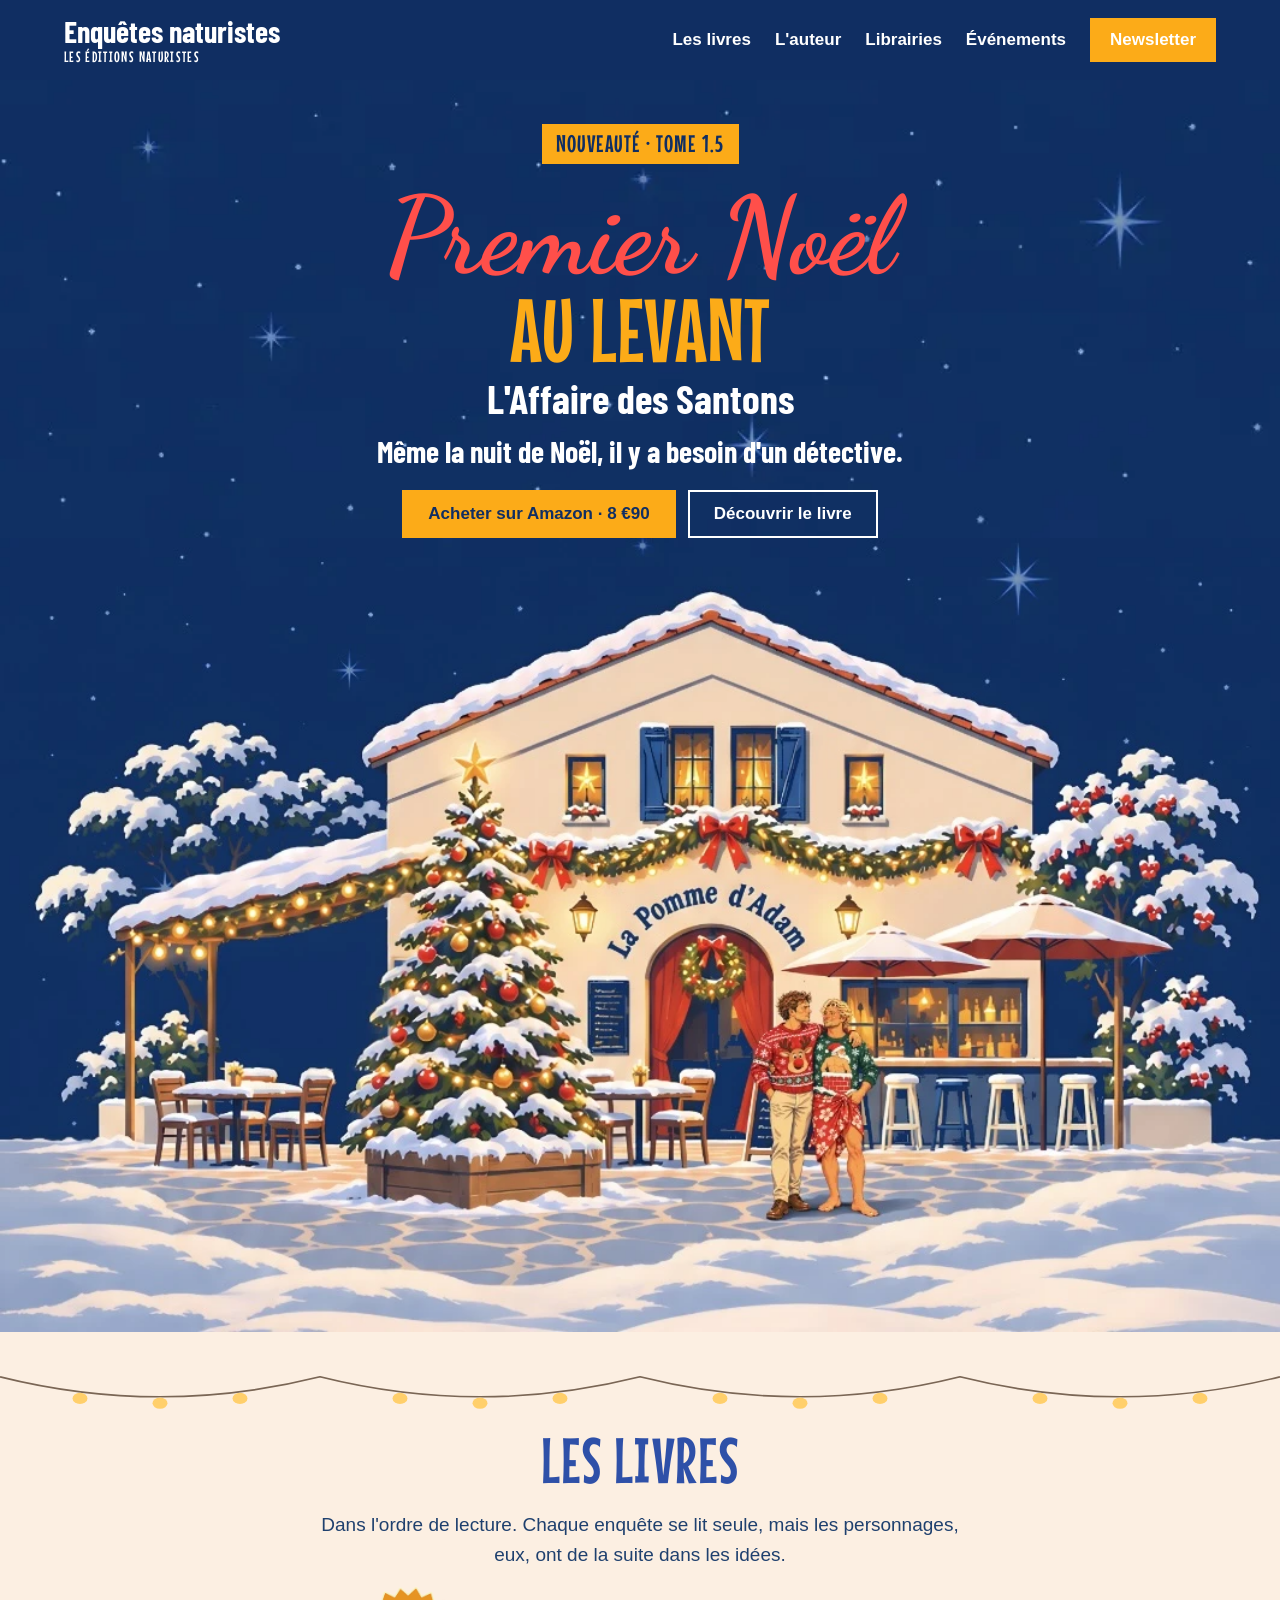
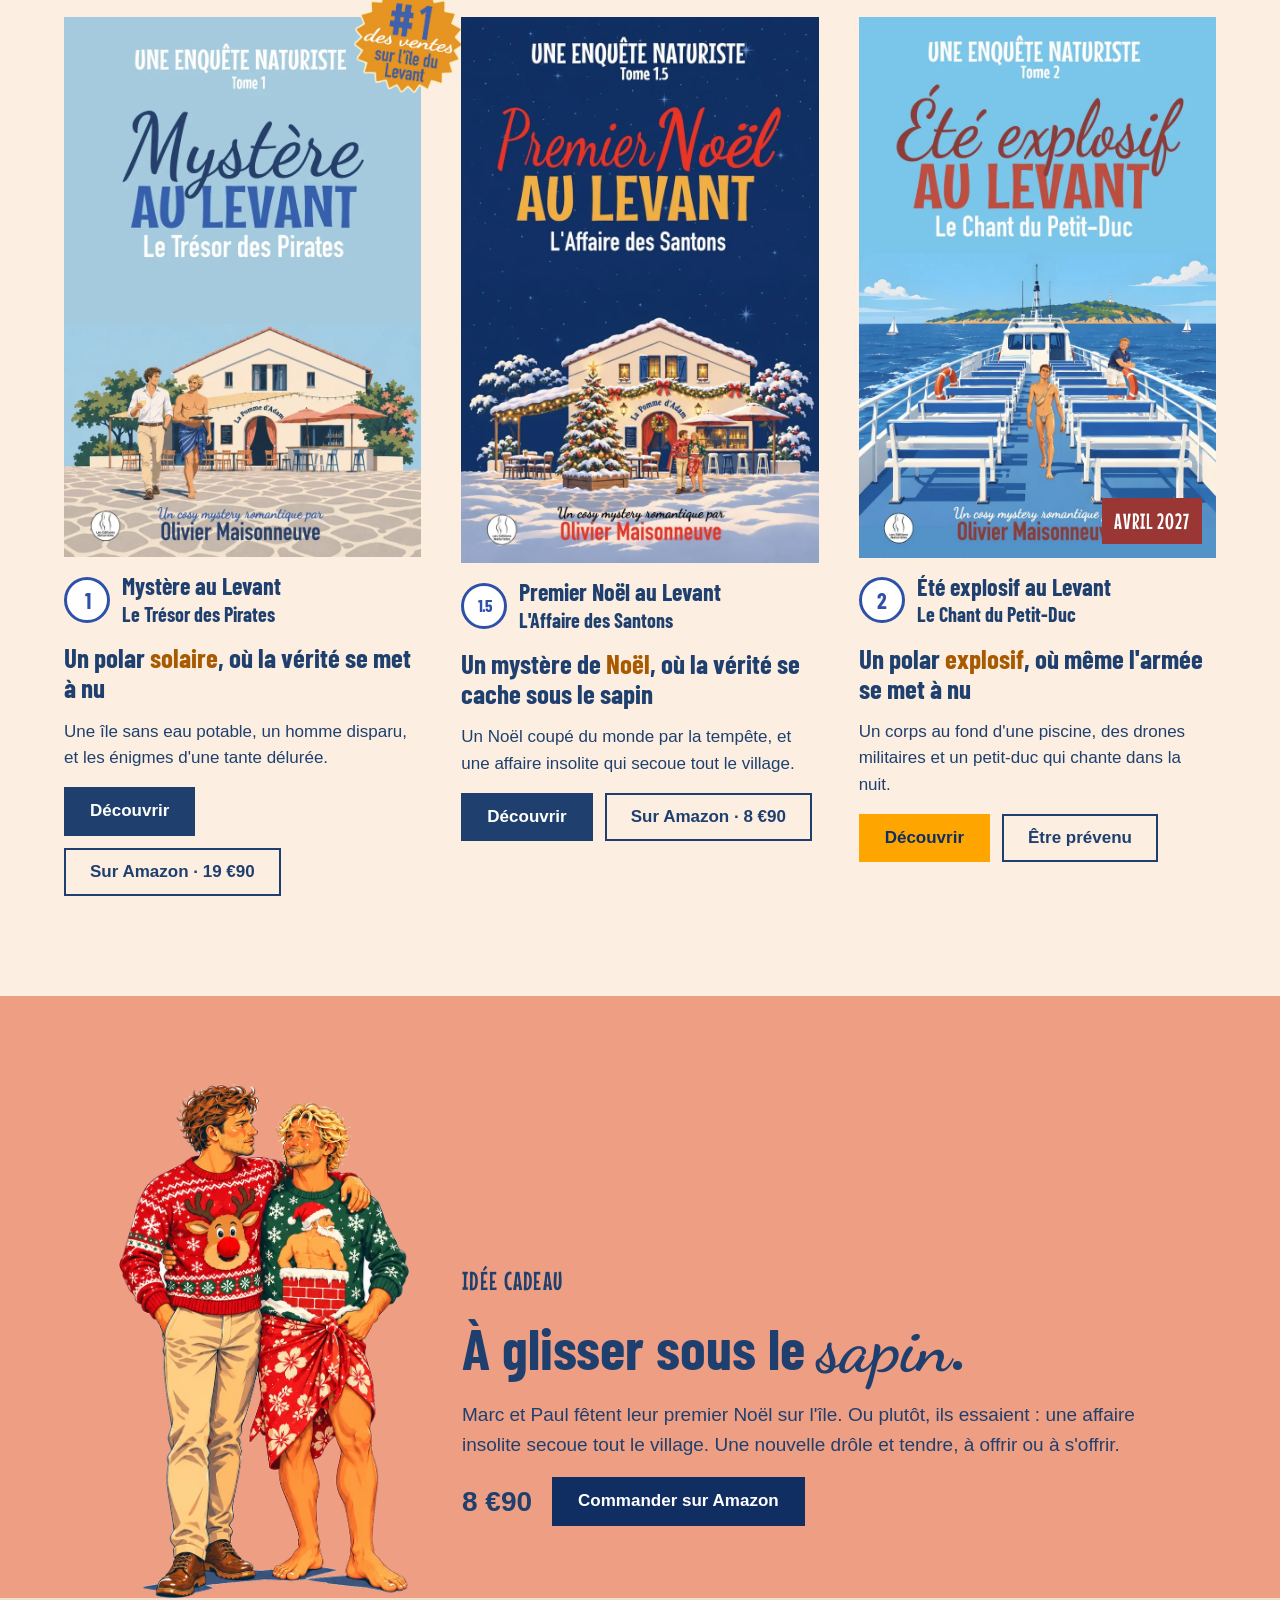
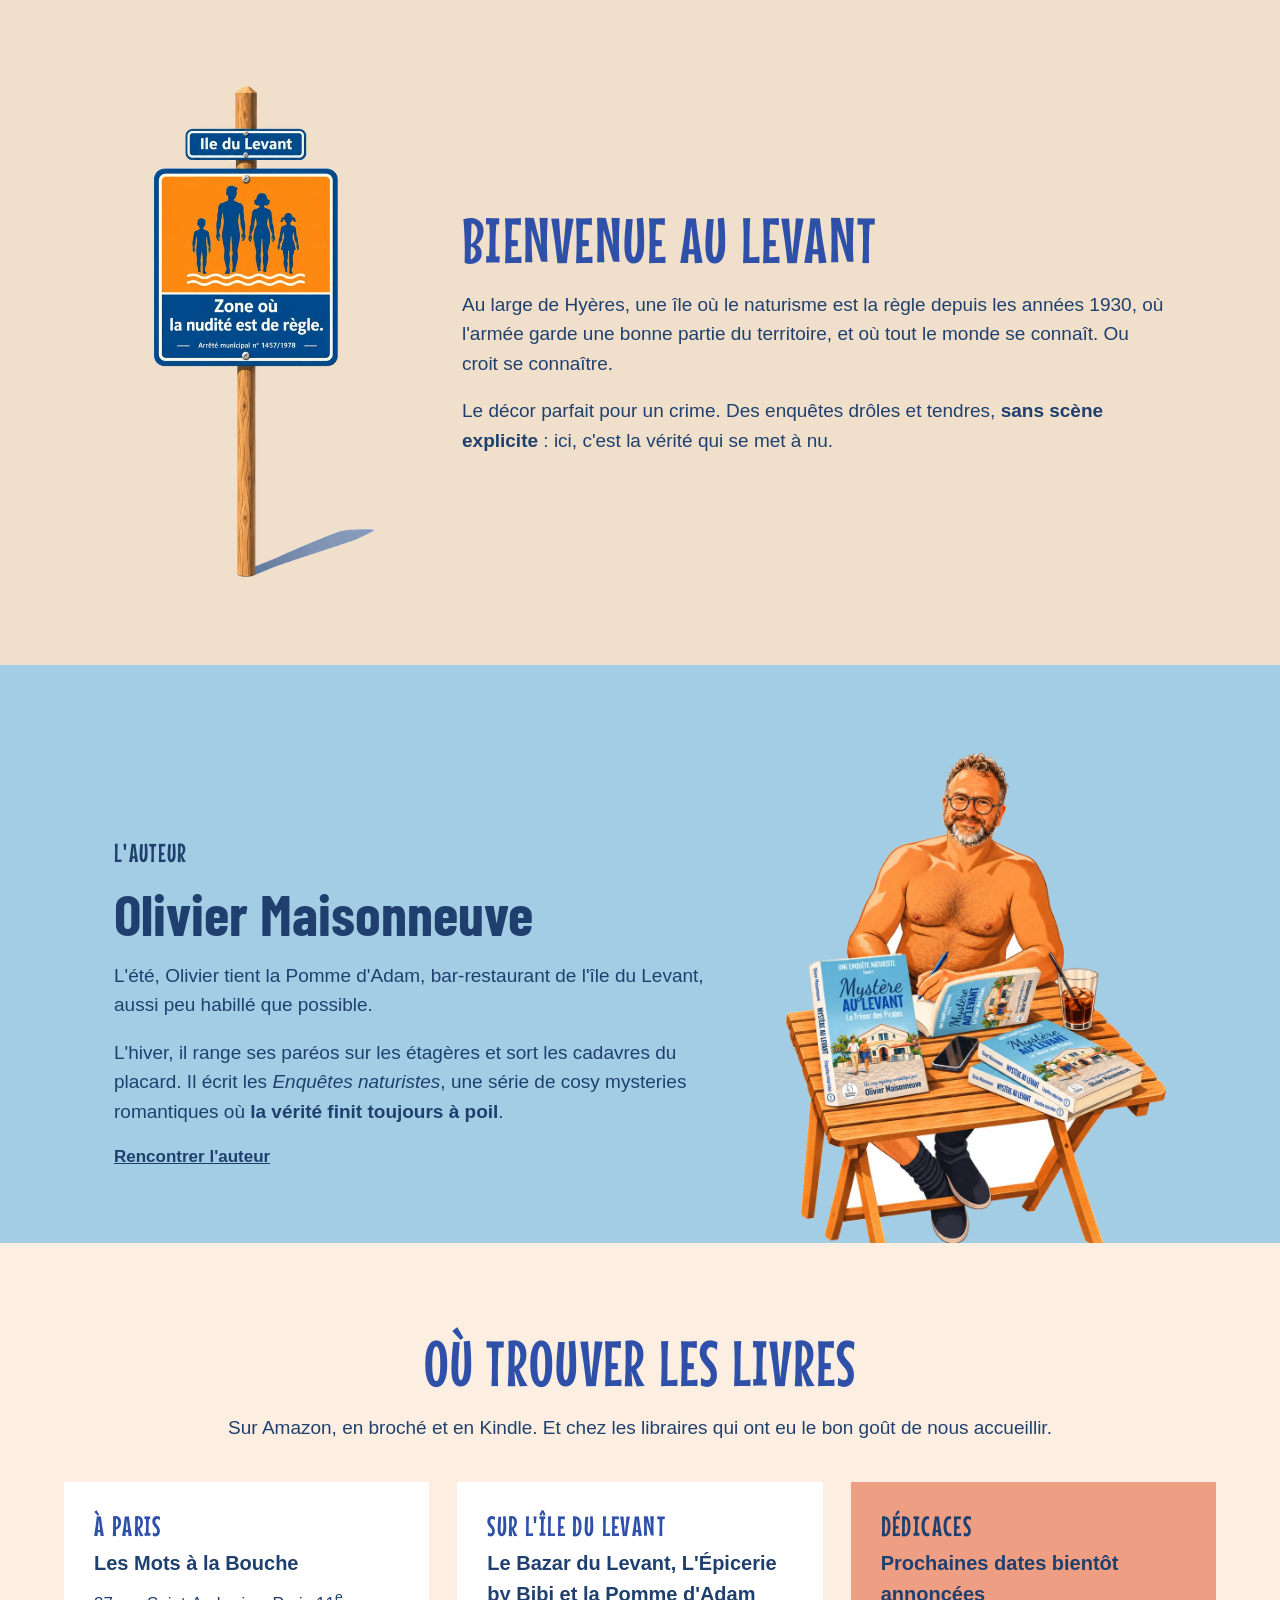
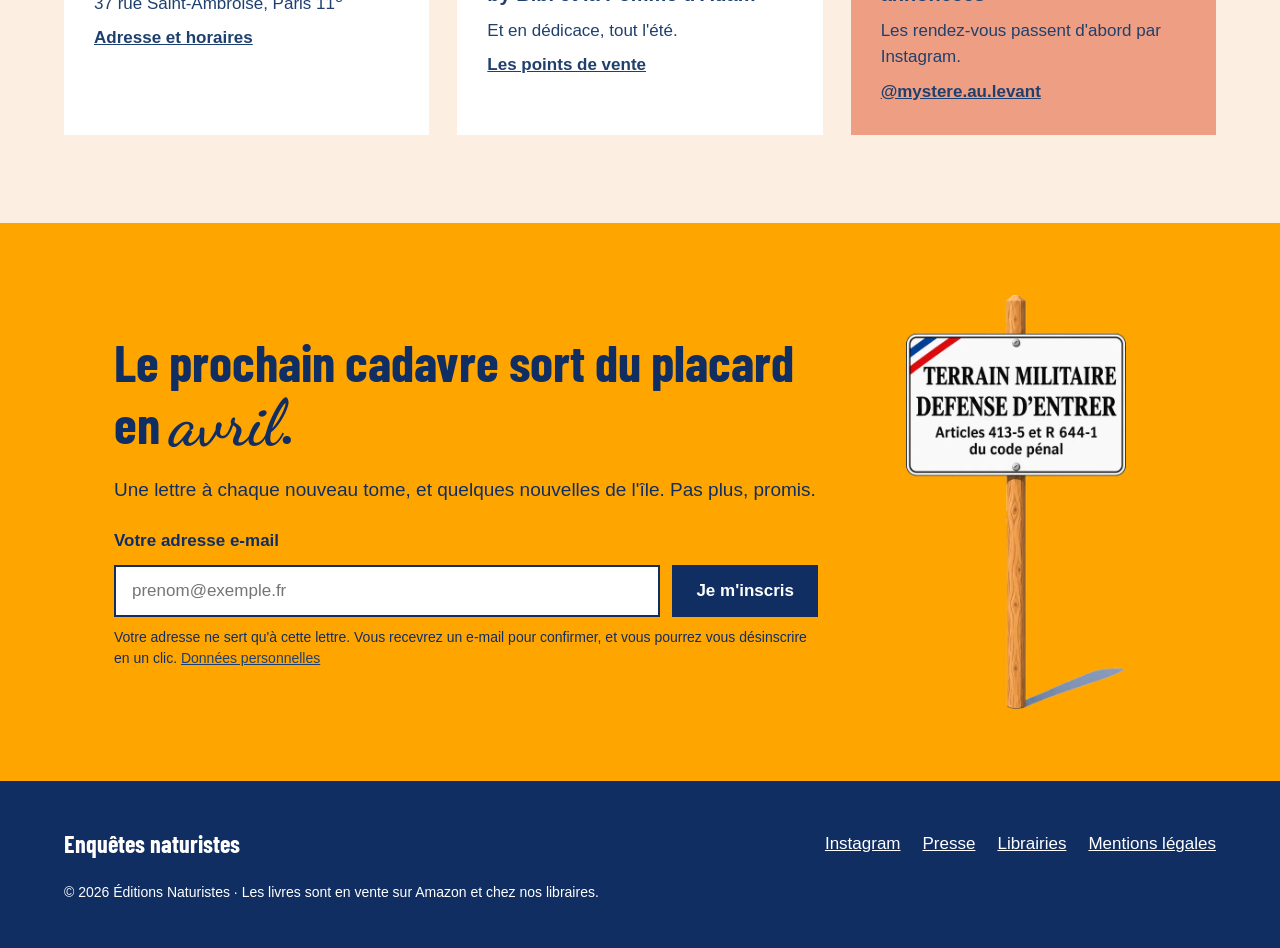
==== index.html @ 00d3eb93 "Première version du site enquetesnaturistes.fr Accueil (une : tome 1.5), pages des trois tomes avec " ====
<!doctype html>
<html lang="fr">
<head>
<meta charset="utf-8">
<meta name="viewport" content="width=device-width, initial-scale=1">
<title>Enquêtes naturistes · Des cosy mysteries romantiques sur l&#x27;île du Levant</title>
<meta name="description" content="Les Enquêtes naturistes d&#x27;Olivier Maisonneuve : des cosy mysteries romantiques, drôles et solaires sur l&#x27;île du Levant. Nouveauté : Premier Noël au Levant.">
<link rel="canonical" href="https://enquetesnaturistes.fr/">
<meta property="og:type" content="website">
<meta property="og:locale" content="fr_FR">
<meta property="og:site_name" content="Enquêtes naturistes">
<meta property="og:title" content="Enquêtes naturistes · Des cosy mysteries romantiques sur l&#x27;île du Levant">
<meta property="og:description" content="Les Enquêtes naturistes d&#x27;Olivier Maisonneuve : des cosy mysteries romantiques, drôles et solaires sur l&#x27;île du Levant. Nouveauté : Premier Noël au Levant.">
<meta property="og:url" content="https://enquetesnaturistes.fr/">
<meta property="og:image" content="https://enquetesnaturistes.fr/img/og-enquetes-naturistes.jpg">
<meta name="twitter:card" content="summary_large_image">
<link rel="icon" href="/favicon.svg" type="image/svg+xml">
<link rel="preload" href="/fonts/barlow-condensed-latin-700-normal.woff2" as="font" type="font/woff2" crossorigin>
<link rel="stylesheet" href="/css/style.css">
<link rel="preload" href="/img/t15-ciel.webp" as="image">
<script type="application/ld+json">{"@context": "https://schema.org", "@type": "WebSite", "name": "Enquêtes naturistes", "url": "https://enquetesnaturistes.fr/", "publisher": {"@type": "Organization", "name": "Éditions Naturistes"}}</script>
</head>
<body>
<a class="skip" href="#contenu">Aller au contenu</a>
<header class="site-header">
<div class="wrap">
<a class="brand" href="/"><span class="brand-name">Enquêtes naturistes</span><span class="brand-sub">LES ÉDITIONS NATURISTES</span></a>
<nav class="nav" aria-label="Navigation principale">
<a href="/#livres">Les livres</a>
<a href="/auteur">L'auteur</a>
<a href="/librairies">Librairies</a>
<a href="/evenements">Événements</a>
<a class="btn btn-jaune" href="#newsletter">Newsletter</a>
</nav>
</div>
</header>
<main id="contenu">
<section class="une">
<div class="wrap">
<p class="badge">NOUVEAUTÉ · TOME 1.5</p>
<h1 class="titre-bloc" style="margin-top:8px">
<span class="t-script" style="color:#ff4f4a">Premier Noël</span>
<span class="t-caps" style="color:#fcab18">AU LEVANT</span>
<span class="t-sous">L'Affaire des Santons</span>
</h1>
<p class="tagline">Même la nuit de Noël, il y a besoin d'un détective.</p>
<div class="btns">
<a class="btn btn-jaune" href="https://www.amazon.fr/s?k=Premier+No%C3%ABl+au+Levant+Maisonneuve" rel="noopener">Acheter sur Amazon · 8 €90</a>
<a class="btn btn-ligne-blanc" href="/premier-noel-au-levant">Découvrir le livre</a>
</div>
</div>
<img class="scene" src="/img/t15-scene.webp" width="1064" height="660" alt="La Pomme d'Adam sous la neige, illuminée pour Noël, avec Marc et Paul devant la terrasse" fetchpriority="high">
</section>

<section class="livres bande-creme" id="livres">
<svg class="guirlande" viewBox="0 0 1200 70" preserveAspectRatio="none" aria-hidden="true">
<path d="M0 6 Q150 56 300 6 Q450 56 600 6 Q750 56 900 6 Q1050 56 1200 6" fill="none" stroke="#7a6655" stroke-width="2"/>
<g fill="#ffcf6b"><circle cx="75" cy="33" r="7"/><circle cx="150" cy="39" r="7"/><circle cx="225" cy="33" r="7"/><circle cx="375" cy="33" r="7"/><circle cx="450" cy="39" r="7"/><circle cx="525" cy="33" r="7"/><circle cx="675" cy="33" r="7"/><circle cx="750" cy="39" r="7"/><circle cx="825" cy="33" r="7"/><circle cx="975" cy="33" r="7"/><circle cx="1050" cy="39" r="7"/><circle cx="1125" cy="33" r="7"/></g>
</svg>
<div class="wrap">
<div class="stack center">
<h2 class="section-title">LES LIVRES</h2>
<p class="lead" style="max-width:640px">Dans l'ordre de lecture. Chaque enquête se lit seule, mais les personnages, eux, ont de la suite dans les idées.</p>
</div>
<div class="livres-grille">
<article class="carte-livre">
<a class="couv" href="/mystere-au-levant"><img class="cover" src="/img/couv-t1.webp" width="800" height="1209" alt="Couverture de Mystère au Levant, tome 1 : Le Trésor des Pirates" loading="lazy"><img class="macaron" src="/img/macaron.webp" width="519" height="500" alt="Numéro 1 des ventes sur l'île du Levant"></a>
<div class="tome-line"><span class="pastille" aria-hidden="true">1</span><h3>Mystère au Levant<br><span style="font-size:20px">Le Trésor des Pirates</span></h3></div>
<p class="accroche">Un polar <span class="accent">solaire</span>, où la vérité se met à nu</p>
<p>Une île sans eau potable, un homme disparu, et les énigmes d&#x27;une tante délurée.</p>
<div class="btns"><a class="btn btn-marine" href="/mystere-au-levant">Découvrir</a>
<a class="btn btn-ligne" href="https://www.amazon.fr/dp/B0GKBFGXKV" rel="noopener">Sur Amazon · 19 €90</a></div>
</article><article class="carte-livre">
<a class="couv" href="/premier-noel-au-levant"><img class="cover" src="/img/couv-t15.webp" width="800" height="1222" alt="Couverture de Premier Noël au Levant, tome 1.5 : L&#x27;Affaire des Santons" loading="lazy"></a>
<div class="tome-line"><span class="pastille small-text" aria-hidden="true">1.5</span><h3>Premier Noël au Levant<br><span style="font-size:20px">L&#x27;Affaire des Santons</span></h3></div>
<p class="accroche">Un mystère de <span class="accent">Noël</span>, où la vérité se cache sous le sapin</p>
<p>Un Noël coupé du monde par la tempête, et une affaire insolite qui secoue tout le village.</p>
<div class="btns"><a class="btn btn-marine" href="/premier-noel-au-levant">Découvrir</a>
<a class="btn btn-ligne" href="https://www.amazon.fr/s?k=Premier+No%C3%ABl+au+Levant+Maisonneuve" rel="noopener">Sur Amazon · 8 €90</a></div>
</article><article class="carte-livre">
<a class="couv" href="/ete-explosif-au-levant"><img class="cover" src="/img/couv-t2.webp" width="800" height="1210" alt="Couverture de Été explosif au Levant, tome 2 : Le Chant du Petit-Duc" loading="lazy"><span class="etiquette">AVRIL 2027</span></a>
<div class="tome-line"><span class="pastille" aria-hidden="true">2</span><h3>Été explosif au Levant<br><span style="font-size:20px">Le Chant du Petit-Duc</span></h3></div>
<p class="accroche">Un polar <span class="accent">explosif</span>, où même l'armée se met à nu</p>
<p>Un corps au fond d&#x27;une piscine, des drones militaires et un petit-duc qui chante dans la nuit.</p>
<div class="btns"><a class="btn btn-orange" href="/ete-explosif-au-levant">Découvrir</a>
<a class="btn btn-ligne" href="#newsletter">Être prévenu</a></div>
</article>
</div>
</div>
</section>

<section class="bande bande-terracotta bas-0">
<div class="wrap narrow duo bas">
<div class="visuel pied"><img src="/img/duo.webp" width="621" height="1100" alt="Marc et Paul en pulls de Noël, Paul en paréo" loading="lazy" style="max-width:290px"></div>
<div class="texte pied stack">
<p class="eyebrow">IDÉE CADEAU</p>
<h2 class="grand-titre">À glisser sous le <span class="script">sapin</span>.</h2>
<p class="lead">Marc et Paul fêtent leur premier Noël sur l'île. Ou plutôt, ils essaient : une affaire insolite secoue tout le village. Une nouvelle drôle et tendre, à offrir ou à s'offrir.</p>
<div class="prix-ligne"><span class="prix-gros">8 €90</span><a class="btn btn-nuit" href="https://www.amazon.fr/s?k=Premier+No%C3%ABl+au+Levant+Maisonneuve" rel="noopener">Commander sur Amazon</a></div>
</div>
</div>
</section>

<section class="bande bande-pave">
<div class="wrap narrow duo">
<div class="visuel"><img src="/img/panneau-nudite.webp" width="403" height="900" alt="Panneau illustré : Île du Levant, zone où la nudité est de règle" loading="lazy" style="max-width:220px"></div>
<div class="texte stack">
<h2 class="section-title">BIENVENUE AU LEVANT</h2>
<p class="lead">Au large de Hyères, une île où le naturisme est la règle depuis les années 1930, où l'armée garde une bonne partie du territoire, et où tout le monde se connaît. Ou croit se connaître.</p>
<p class="lead">Le décor parfait pour un crime. Des enquêtes drôles et tendres, <strong>sans scène explicite</strong> : ici, c'est la vérité qui se met à nu.</p>
</div>
</div>
</section>

<section class="bande bande-ciel bas-0" id="auteur">
<div class="wrap narrow duo bas">
<div class="texte pied stack">
<p class="eyebrow">L'AUTEUR</p>
<h2 class="grand-titre">Olivier Maisonneuve</h2>
<p class="lead">L'été, Olivier tient la Pomme d'Adam, bar-restaurant de l'île du Levant, aussi peu habillé que possible.</p>
<p class="lead">L'hiver, il range ses paréos sur les étagères et sort les cadavres du placard. Il écrit les <em>Enquêtes naturistes</em>, une série de cosy mysteries romantiques où <strong>la vérité finit toujours à poil</strong>.</p>
<p><a href="/auteur"><strong>Rencontrer l'auteur</strong></a></p>
</div>
<div class="visuel pied" style="flex-basis:380px"><img src="/img/auteur-dedicace.webp" width="854" height="1100" alt="Illustration : Olivier Maisonneuve en séance de dédicace" loading="lazy" style="max-width:380px"></div>
</div>
</section>

<section class="bande bande-creme" id="librairies">
<div class="wrap">
<div class="stack center">
<h2 class="section-title">OÙ TROUVER LES LIVRES</h2>
<p class="lead">Sur Amazon, en broché et en Kindle. Et chez les libraires qui ont eu le bon goût de nous accueillir.</p>
</div>
<div class="cartes">
<div class="carte"><p class="eyebrow">À PARIS</p><h3>Les Mots à la Bouche</h3><p>37 rue Saint-Ambroise, Paris 11<sup>e</sup></p><a href="/librairies"><strong>Adresse et horaires</strong></a></div>
<div class="carte"><p class="eyebrow">SUR L'ÎLE DU LEVANT</p><h3>Le Bazar du Levant, L'Épicerie by Bibi et la Pomme d'Adam</h3><p>Et en dédicace, tout l'été.</p><a href="/librairies"><strong>Les points de vente</strong></a></div>
<div class="carte terracotta" id="evenements"><p class="eyebrow">DÉDICACES</p><h3>Prochaines dates bientôt annoncées</h3><p>Les rendez-vous passent d'abord par Instagram.</p><a href="https://www.instagram.com/mystere.au.levant/" rel="noopener"><strong>@mystere.au.levant</strong></a></div>
</div>
</div>
</section>
</main>
<section class="newsletter" id="newsletter">
<div class="wrap narrow duo">
<div class="texte stack">
<h2>Le prochain cadavre sort du placard en <span class="script">avril</span>.</h2>
<p class="lead">Une lettre à chaque nouveau tome, et quelques nouvelles de l'île. Pas plus, promis.</p>
<!-- BREVO : remplacer action="" par l'adresse du formulaire Brevo (voir README) -->
<form class="form-nl" action="" method="post">
<label for="email-nl">Votre adresse e-mail</label>
<div class="champ">
<input id="email-nl" name="EMAIL" type="email" autocomplete="email" required placeholder="prenom@exemple.fr">
<button class="btn btn-nuit" type="submit">Je m'inscris</button>
</div>
<p class="petit">Votre adresse ne sert qu'à cette lettre. Vous recevrez un e-mail pour confirmer, et vous pourrez vous désinscrire en un clic. <a href="/mentions-legales#donnees">Données personnelles</a></p>
</form>
</div>
<div class="visuel">
<img src="/img/panneau-militaire.webp" width="478" height="900" alt="Panneau illustré « Terrain militaire, défense d'entrer », l'objet du tome 2" loading="lazy" style="max-width:220px">
</div>
</div>
</section>
<footer class="site-footer">
<div class="wrap">
<span class="condensed" style="font-size:24px">Enquêtes naturistes</span>
<nav aria-label="Liens du pied de page">
<a href="https://www.instagram.com/mystere.au.levant/">Instagram</a>
<a href="/presse">Presse</a>
<a href="/librairies">Librairies</a>
<a href="/mentions-legales">Mentions légales</a>
</nav>
<p class="copy">© 2026 Éditions Naturistes · Les livres sont en vente sur Amazon et chez nos libraires.</p>
</div>
</footer>
</body>
</html>
---- css/style.css ----
/* Enquêtes naturistes — feuille de style unique
   Couleurs et polices : charte « Enquêtes naturistes » (voir le projet Claude). */

@font-face{font-family:"Dancing Script";src:url(../fonts/dancing-script-latin-400-normal.woff2) format("woff2");font-weight:400;font-display:swap}
@font-face{font-family:"Dancing Script";src:url(../fonts/dancing-script-latin-700-normal.woff2) format("woff2");font-weight:700;font-display:swap}
@font-face{font-family:"Mouse Memoirs";src:url(../fonts/mouse-memoirs-latin-400-normal.woff2) format("woff2");font-weight:400;font-display:swap}
@font-face{font-family:"Barlow Condensed";src:url(../fonts/barlow-condensed-latin-700-normal.woff2) format("woff2");font-weight:700;font-display:swap}

:root{
  --serie-bleu:#2e50a8; --marine:#1f406e; --nuit:#102e62;
  --creme:#fcefe2; --pave:#f0dfcb; --terracotta:#ee9e83; --ciel:#a3cde4;
  --orange:#ffa500; --jaune:#fcab18; --accent-encre:#a85a00; --prix:#0161bf;
  --script:"Dancing Script",cursive;
  --display:"Mouse Memoirs","Barlow Condensed","Arial Narrow",sans-serif;
  --condensed:"Barlow Condensed","Arial Narrow",sans-serif;
  --text:Arial,"Helvetica Neue",Helvetica,sans-serif;
}
*{box-sizing:border-box}
html{scroll-behavior:smooth}
body{margin:0;font-family:var(--text);font-size:17px;line-height:1.55;color:var(--marine);background:var(--creme)}
img{max-width:100%;height:auto;display:block}
a{color:var(--marine)}a:hover{color:var(--serie-bleu)}
h1,h2,h3{margin:0;font-weight:400}
p{margin:0}
.wrap{max-width:1200px;margin:0 auto;padding:0 24px}
.narrow{max-width:1100px}
.stack{display:flex;flex-direction:column;gap:18px}
.center{text-align:center;align-items:center}
.skip{position:absolute;left:-9999px}.skip:focus{left:16px;top:16px;background:#fff;padding:8px;z-index:10}

/* Typo de série */
.script{font-family:var(--script);font-weight:700}
.display{font-family:var(--display);letter-spacing:.03em}
.condensed{font-family:var(--condensed);font-weight:700}
.section-title{font-family:var(--display);font-size:clamp(44px,6vw,64px);line-height:1;color:var(--serie-bleu);letter-spacing:.02em}
.eyebrow{font-family:var(--display);font-size:26px;letter-spacing:.05em;line-height:1}
.lead{font-size:19px}
.accent{color:var(--accent-encre)}

/* Boutons */
.btn{display:inline-flex;align-items:center;justify-content:center;min-height:48px;padding:12px 24px;font-weight:700;text-decoration:none;border:2px solid transparent;font-family:var(--text);font-size:17px;cursor:pointer;line-height:1.2}
.btn-marine{background:var(--marine);color:#fff}.btn-marine:hover{background:var(--nuit);color:#fff}
.btn-nuit{background:var(--nuit);color:#fff}.btn-nuit:hover{background:#0a1f45;color:#fff}
.btn-jaune{background:var(--jaune);color:var(--nuit)}.btn-jaune:hover{background:#ffbf47;color:var(--nuit)}
.btn-orange{background:var(--orange);color:var(--nuit)}.btn-orange:hover{background:#ffb833;color:var(--nuit)}
.btn-ligne{border-color:var(--marine);color:var(--marine);background:transparent}.btn-ligne:hover{background:var(--marine);color:#fff}
.btn-ligne-blanc{border-color:#fff;color:#fff;background:transparent}.btn-ligne-blanc:hover{background:#fff;color:var(--nuit)}
.btns{display:flex;flex-wrap:wrap;gap:12px}

/* En-tête */
.site-header{background:var(--nuit);color:#fff}
.site-header .wrap{display:flex;flex-wrap:wrap;align-items:center;justify-content:space-between;gap:12px 24px;padding-top:16px;padding-bottom:16px}
.brand{color:#fff;text-decoration:none;display:flex;flex-direction:column;line-height:1}
.brand:hover{color:#fff}
.brand-name{font-family:var(--condensed);font-weight:700;font-size:30px}
.brand-sub{font-family:var(--display);font-size:15px;letter-spacing:.09em;margin-top:3px}
.nav{display:flex;flex-wrap:wrap;align-items:center;gap:6px 24px}
.nav a{color:#fff;font-weight:700;text-decoration:none;padding:6px 0}
.nav a:hover,.nav a[aria-current=page]{text-decoration:underline;text-underline-offset:6px;color:#fff}
.nav .btn{padding:10px 18px;min-height:44px}

/* Pastille de tome */
.pastille{width:46px;height:46px;flex:none;border-radius:9999px;background:#fff;border:3px solid var(--serie-bleu);display:inline-flex;align-items:center;justify-content:center;font-family:var(--condensed);font-weight:700;font-size:22px;letter-spacing:-.05em;color:var(--serie-bleu)}
.pastille.small-text{font-size:17px}
.tome-line{display:flex;align-items:center;gap:12px}

/* Accueil — une */
.une{background-color:var(--nuit);background-image:url(../img/t15-ciel.webp);background-size:cover;background-position:center top;color:#fff}
.une .wrap{max-width:980px;padding-top:44px;display:flex;flex-direction:column;align-items:center;gap:14px;text-align:center}
.badge{background:var(--jaune);color:var(--nuit);font-family:var(--display);font-size:24px;line-height:1;letter-spacing:.05em;padding:8px 14px}
.titre-bloc{display:flex;flex-direction:column;align-items:center}
.titre-bloc .t-script{font-family:var(--script);font-weight:700;font-size:clamp(60px,10vw,108px);line-height:.95}
.titre-bloc .t-caps{font-family:var(--display);font-size:clamp(52px,8.5vw,90px);line-height:.9}
.titre-bloc .t-sous{font-family:var(--condensed);font-weight:700;font-size:clamp(28px,3.4vw,40px);line-height:1.1;margin-top:6px}
.une .tagline{font-family:var(--condensed);font-weight:700;font-size:clamp(24px,2.6vw,30px);line-height:1.15}
.une .btns{justify-content:center;margin-top:8px}
.scene{width:100%}

/* Guirlande */
.guirlande{display:block;width:100%;height:56px}

/* Grille des livres */
.livres{padding:40px 0 100px}
.livres-grille{display:flex;flex-wrap:wrap;gap:48px 40px;justify-content:center;margin-top:48px}
.carte-livre{flex:1 1 290px;max-width:360px;display:flex;flex-direction:column;gap:16px}
.couv{position:relative}
.couv img.cover{width:100%}
.macaron{position:absolute;top:-30px;right:-44px;width:112px}
.etiquette{position:absolute;right:14px;bottom:14px;background:#9a3634;color:#fff;font-family:var(--display);font-size:22px;letter-spacing:.04em;padding:6px 12px}
.carte-livre h3{font-family:var(--condensed);font-weight:700;font-size:24px;line-height:1.1}
.carte-livre .accroche{font-family:var(--condensed);font-weight:700;font-size:27px;line-height:1.12}

/* Bandeaux colorés */
.bande{padding:88px 0}
.bande-creme{background:var(--creme)}
.bande-pave{background:var(--pave)}
.bande-ciel{background:var(--ciel)}
.bande-terracotta{background:var(--terracotta)}
.bande-orange{background:var(--orange)}
.duo{display:flex;flex-wrap:wrap;align-items:center;gap:48px}
.duo > .texte{flex:1 1 460px;min-width:0}
.duo > .visuel{flex:0 1 300px;min-width:0;display:flex;justify-content:center}
.duo.bas{align-items:flex-end}
.bande.bas-0{padding-bottom:0}
.duo .visuel.pied{padding-bottom:0}
.duo .texte.pied{padding-bottom:72px}
.grand-titre{font-family:var(--condensed);font-weight:700;font-size:clamp(40px,5vw,58px);line-height:1.02}
.grand-titre .script{font-size:1.2em}
.prix-ligne{display:flex;flex-wrap:wrap;align-items:center;gap:20px}
.prix-gros{font-weight:700;font-size:28px}

/* Cartes d'info */
.cartes{display:flex;flex-wrap:wrap;gap:28px;margin-top:40px}
.carte{flex:1 1 300px;min-width:0;background:#fff;padding:30px;display:flex;flex-direction:column;gap:8px}
.carte.terracotta{background:var(--terracotta)}
.carte .eyebrow{color:var(--serie-bleu);font-size:28px}
.carte.terracotta .eyebrow{color:var(--marine)}
.carte h3{font-weight:700;font-size:20px;font-family:var(--text)}
.carte ul{margin:4px 0 0;padding-left:20px}

/* Newsletter */
.newsletter{background:var(--orange);color:var(--nuit);padding:72px 0}
.newsletter h2{font-family:var(--condensed);font-weight:700;font-size:clamp(38px,4.6vw,52px);line-height:1.05}
.newsletter h2 .script{font-size:1.25em}
.form-nl{display:flex;flex-direction:column;gap:10px;margin-top:6px}
.form-nl label{font-weight:700}
.form-nl .champ{display:flex;flex-wrap:wrap;gap:12px}
.form-nl input[type=email]{flex:1 1 240px;min-width:0;min-height:52px;padding:0 16px;border:2px solid var(--nuit);border-radius:0;font-size:17px;font-family:var(--text);color:var(--nuit);background:#fff}
.form-nl button{min-height:52px;border:0;border-radius:0}
.petit{font-size:14px}

/* Pied de page */
.site-footer{background:var(--nuit);color:#fff;padding:44px 0}
.site-footer .wrap{display:flex;flex-wrap:wrap;align-items:center;justify-content:space-between;gap:20px}
.site-footer a{color:#fff}
.site-footer nav{display:flex;flex-wrap:wrap;gap:22px}
.site-footer .copy{width:100%;font-size:14px}

/* Page livre */
.fil{font-size:15px;padding-top:18px}
.livre-une{background:var(--pave);padding-bottom:80px}
.livre-une .grille{display:flex;flex-wrap:wrap;align-items:flex-start;gap:56px;padding-top:32px}
.livre-une .col-couv{flex:0 1 420px;padding:0 24px 24px 0}
.livre-une .col-info{flex:1 1 460px;min-width:0;display:flex;flex-direction:column;gap:20px}
.couv-posee{position:relative;max-width:420px}
.couv-posee .ombre{position:absolute;left:24px;top:24px;right:-24px;bottom:-24px;background:var(--terracotta)}
.couv-posee img.cover{position:relative;width:100%}
.couv-posee .macaron{width:156px;top:-34px;right:-38px}
.livre-titre{display:flex;flex-direction:column}
.livre-titre .t-script{font-family:var(--script);font-weight:700;font-size:clamp(64px,8vw,96px);line-height:.95}
.livre-titre .t-caps{font-family:var(--display);font-size:clamp(54px,7vw,80px);line-height:.9}
.livre-titre .t-sous{font-family:var(--condensed);font-weight:700;font-size:clamp(30px,3.4vw,40px);line-height:1.05;margin-top:8px}
.signature{display:flex;flex-wrap:wrap;align-items:baseline;gap:8px}
.signature .script{font-weight:400;font-size:26px}
.signature .condensed{font-size:28px}
.achat{background:#fff;padding:26px;display:flex;flex-direction:column;gap:18px}
.achat .ligne{display:flex;flex-wrap:wrap;align-items:center;justify-content:space-between;gap:14px}
.achat .format{display:flex;flex-direction:column}
.achat .prix{font-weight:700;font-size:22px;color:var(--prix)}
.fiche{margin:0;display:grid;grid-template-columns:repeat(auto-fit,minmax(150px,1fr));gap:14px;font-size:15px}
.fiche dt{font-weight:700}.fiche dd{margin:0}
.quatrieme .accroche{font-family:var(--condensed);font-weight:700;font-size:clamp(40px,5vw,54px);line-height:1.08;margin-bottom:6px}
.quatrieme .accroche .script{font-size:1.22em;color:var(--accent-encre)}
.quatrieme p{font-size:19px}
.quatrieme strong{color:var(--accent-encre)}
.extrait-papier{background:#fff;padding:clamp(24px,5vw,56px);display:flex;flex-direction:column;gap:14px}
.extrait-papier .chap{font-family:var(--script);font-weight:700;font-size:40px;line-height:1}
.extrait-papier p{font-family:Georgia,"Times New Roman",serif;font-size:18px;line-height:1.75}
.extrait-papier hr{border:0;text-align:center;margin:10px 0}
.extrait-papier hr::after{content:"* * *";letter-spacing:.4em}
details.suite summary{cursor:pointer;font-weight:700;padding:12px 0;font-family:var(--text);list-style:none;color:var(--marine)}
details.suite summary::-webkit-details-marker{display:none}
details.suite summary::before{content:"▸ "}
details.suite[open] summary{display:none}
details.suite > div{display:flex;flex-direction:column;gap:14px}
.tomes-nav{display:flex;flex-wrap:wrap;justify-content:space-between;gap:20px}
.tome-lien{display:flex;align-items:center;gap:18px;text-decoration:none;color:#fff;background:var(--nuit);padding:18px 28px 18px 18px;min-width:290px}
.tome-lien:hover{color:#fff;background:#0a1f45}
.tome-lien img{width:68px}
.tome-lien .script{font-size:32px;line-height:1}
.tome-lien .display{font-size:26px;line-height:1;color:var(--jaune)}

/* Pages de texte */
.page-titre{background:var(--nuit);color:#fff;padding:56px 0}
.page-titre h1{font-family:var(--display);font-size:clamp(48px,7vw,76px);line-height:1;letter-spacing:.02em}
.page-titre p{font-size:19px;margin-top:10px;max-width:720px}
.contenu{padding:72px 0}
.contenu h2{font-family:var(--display);font-size:40px;line-height:1;color:var(--serie-bleu);margin-top:40px}
.contenu h2:first-child{margin-top:0}
.contenu p,.contenu ul{max-width:760px}
.contenu ul{padding-left:22px}
.contenu .stack{gap:14px}
.telecharger{display:flex;flex-wrap:wrap;gap:24px;margin-top:16px}
.telecharger a{display:flex;flex-direction:column;gap:8px;width:170px;text-decoration:none;font-weight:700;font-size:15px}
.telecharger img{width:170px;height:240px;object-fit:contain;background:#fff;padding:8px}

@media (max-width:640px){
  body{font-size:16px}
  .wrap{padding:0 18px}
  .bande{padding:64px 0}
  .macaron{width:96px;top:-18px;right:-12px}
  .couv-posee .macaron{width:112px;top:-22px;right:-18px}
  .livre-une .col-couv{padding:0 24px 24px 0}
  .duo .texte.pied{padding-bottom:40px}
  .tome-lien{min-width:0;width:100%}
}
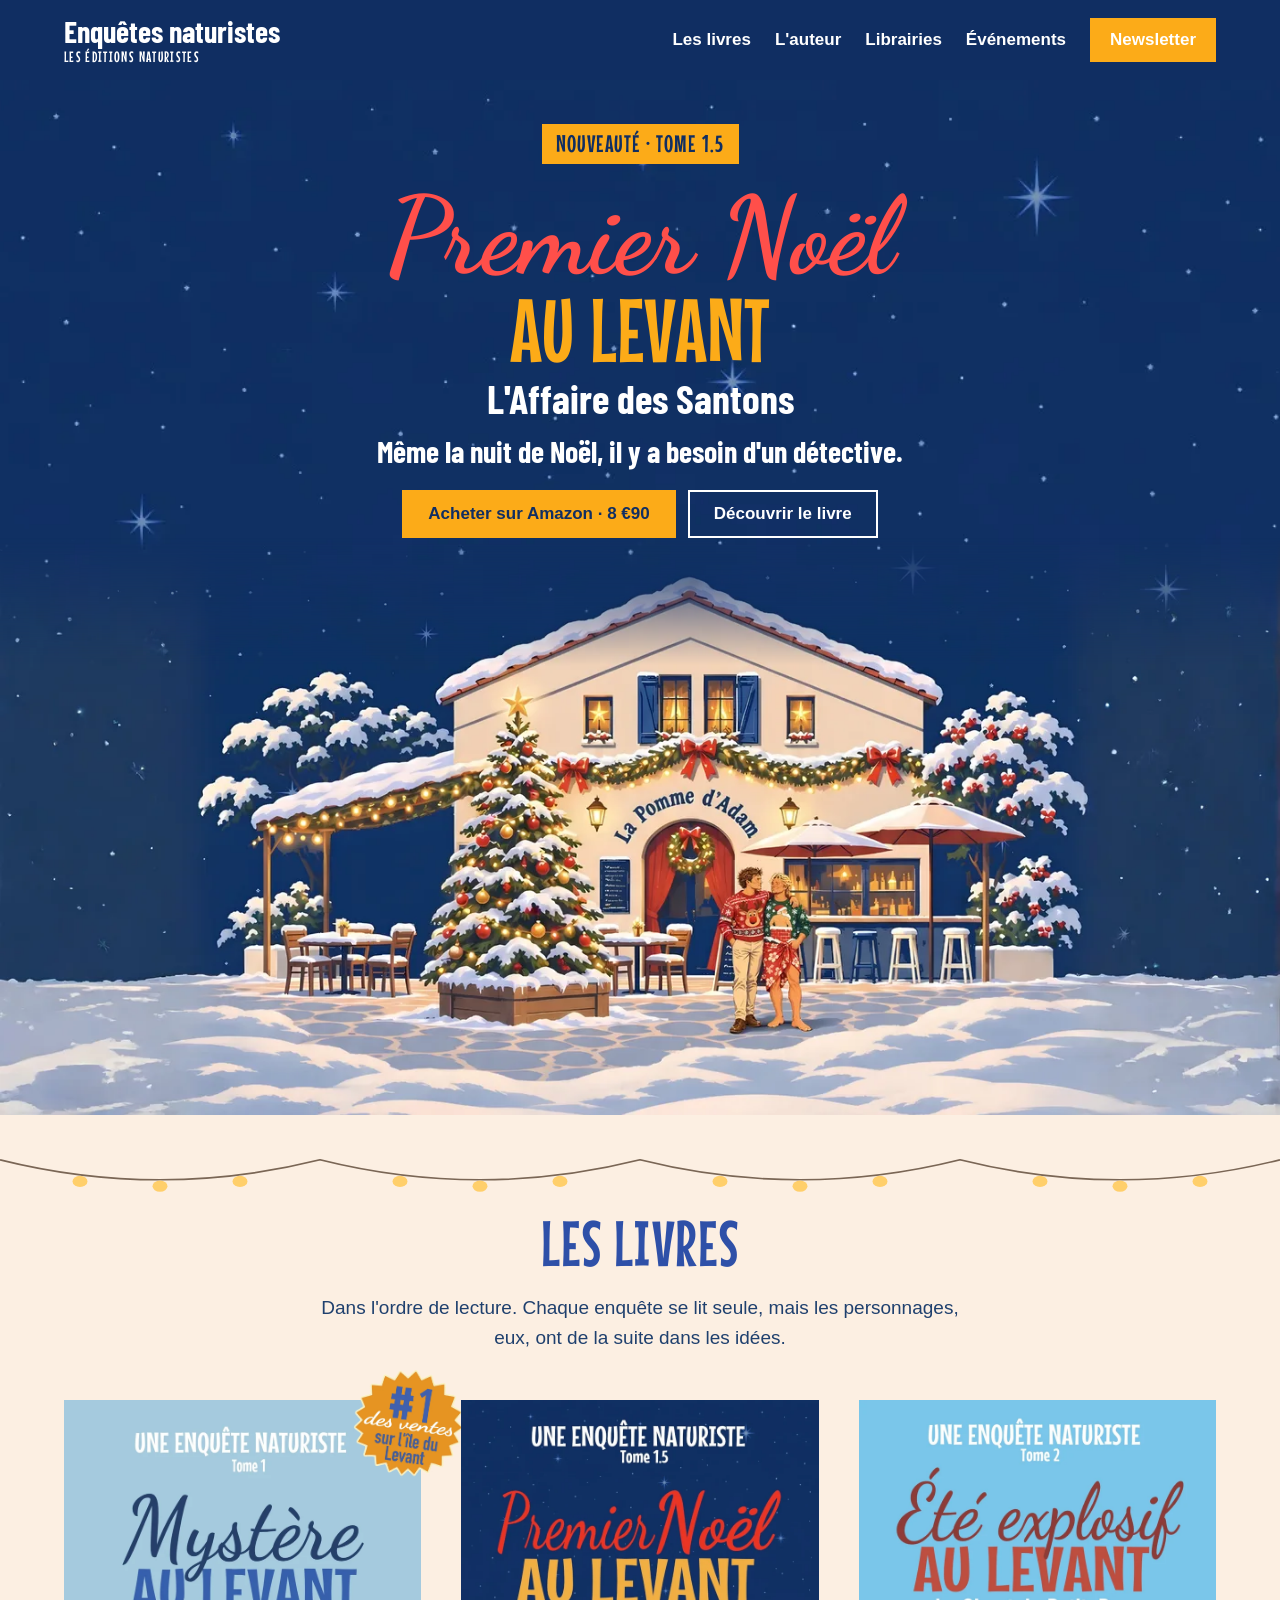
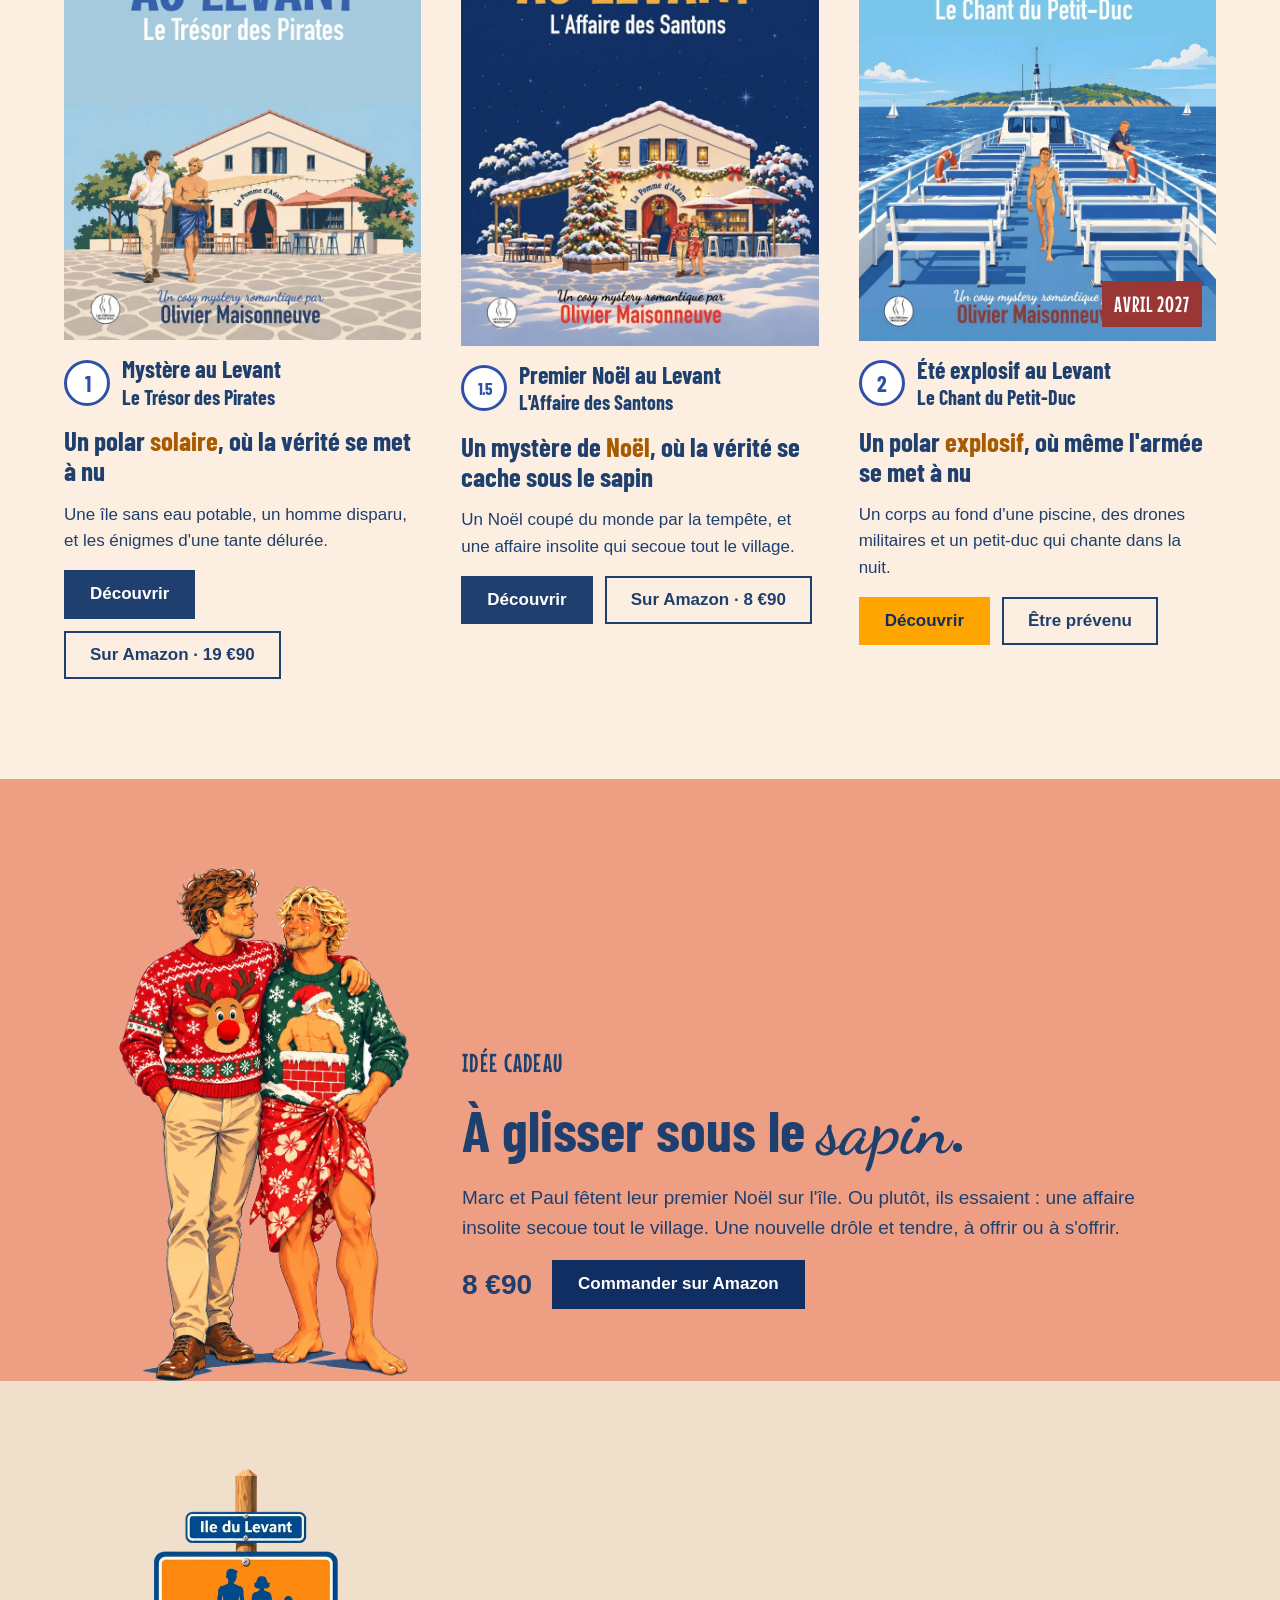
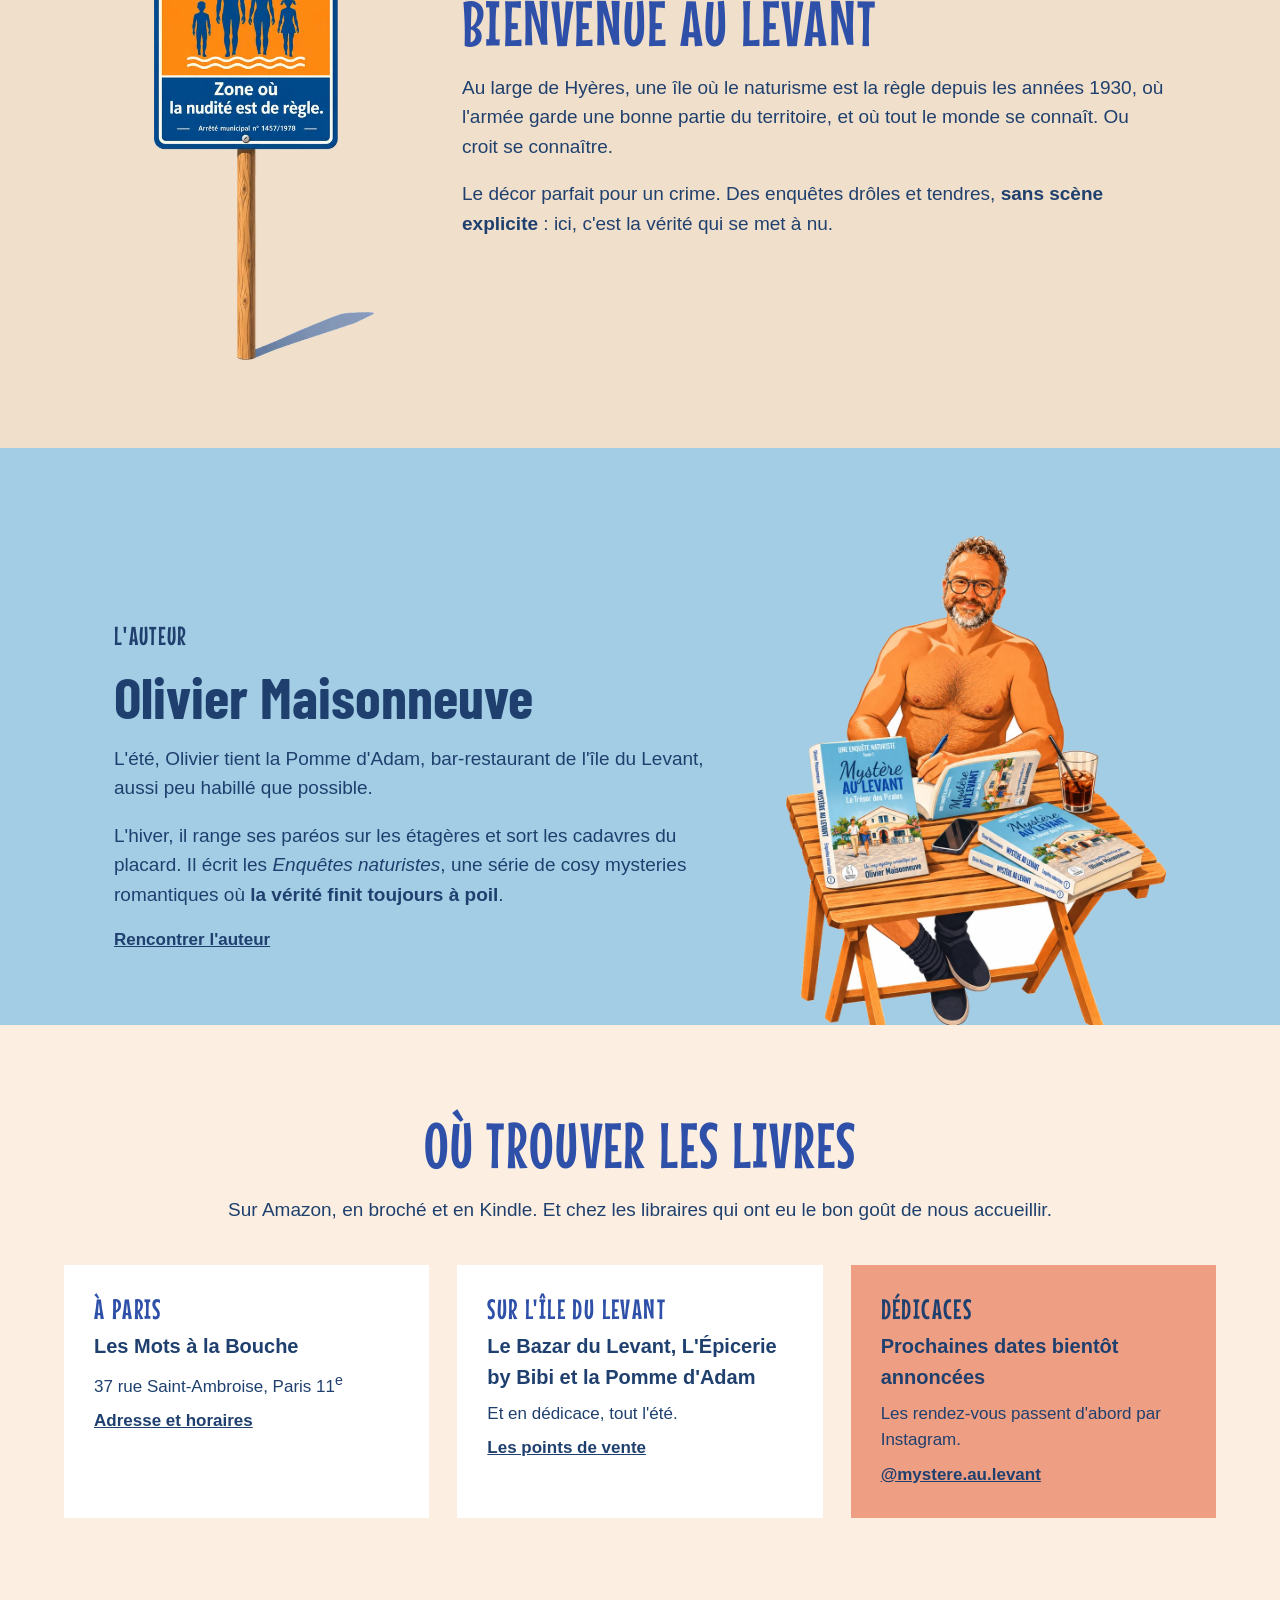
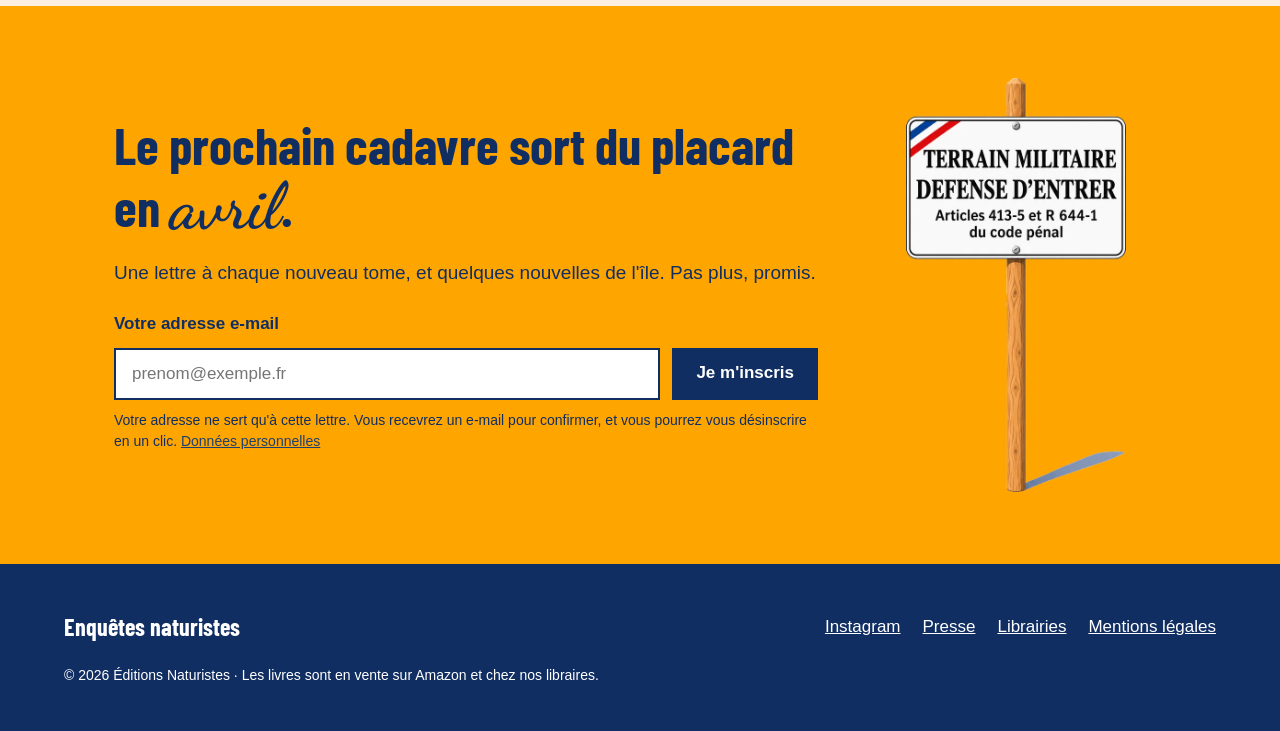
==== commit 7689bf00: "Accueil : nouvelle illustration large de la Pomme d'Adam sous la neige Image responsive (800/1400/24" ====
--- a/index.html
+++ b/index.html
@@ -49,7 +49,10 @@
 <a class="btn btn-ligne-blanc" href="/premier-noel-au-levant">Découvrir le livre</a>
 </div>
 </div>
-<img class="scene" src="/img/t15-scene.webp" width="1064" height="660" alt="La Pomme d'Adam sous la neige, illuminée pour Noël, avec Marc et Paul devant la terrasse" fetchpriority="high">
+<picture>
+<source media="(max-width: 700px)" srcset="/img/t15-scene.webp" width="1064" height="660">
+<img class="scene" src="/img/une-noel-1400.webp" srcset="/img/une-noel-800.webp 800w, /img/une-noel-1400.webp 1400w, /img/une-noel-2400.webp 2400w" sizes="100vw" width="2400" height="1082" alt="La Pomme d'Adam sous la neige, illuminée pour Noël, avec Marc et Paul devant la terrasse" fetchpriority="high">
+</picture>
 </section>
 
 <section class="livres bande-creme" id="livres">
@@ -144,8 +147,10 @@
 <div class="texte stack">
 <h2>Le prochain cadavre sort du placard en <span class="script">avril</span>.</h2>
 <p class="lead">Une lettre à chaque nouveau tome, et quelques nouvelles de l'île. Pas plus, promis.</p>
-<!-- BREVO : remplacer action="" par l'adresse du formulaire Brevo (voir README) -->
-<form class="form-nl" action="" method="post">
+<!-- Formulaire Brevo (liste Lecteurs, double opt-in) -->
+<form class="form-nl" action="https://f5da29bd.sibforms.com/serve/[base64]" method="post">
+<input type="text" name="email_address_check" value="" tabindex="-1" autocomplete="off" aria-hidden="true" class="pot">
+<input type="hidden" name="locale" value="fr">
 <label for="email-nl">Votre adresse e-mail</label>
 <div class="champ">
 <input id="email-nl" name="EMAIL" type="email" autocomplete="email" required placeholder="prenom@exemple.fr">
--- a/css/style.css
+++ b/css/style.css
@@ -75,6 +75,7 @@
 .une .tagline{font-family:var(--condensed);font-weight:700;font-size:clamp(24px,2.6vw,30px);line-height:1.15}
 .une .btns{justify-content:center;margin-top:8px}
 .scene{width:100%}
+.une .scene{-webkit-mask-image:linear-gradient(to bottom,transparent 0,#000 22%);mask-image:linear-gradient(to bottom,transparent 0,#000 22%)}
 
 /* Guirlande */
 .guirlande{display:block;width:100%;height:56px}
@@ -204,3 +205,4 @@
   .duo .texte.pied{padding-bottom:40px}
   .tome-lien{min-width:0;width:100%}
 }
+.pot{position:absolute;left:-9999px;width:1px;height:1px;overflow:hidden}
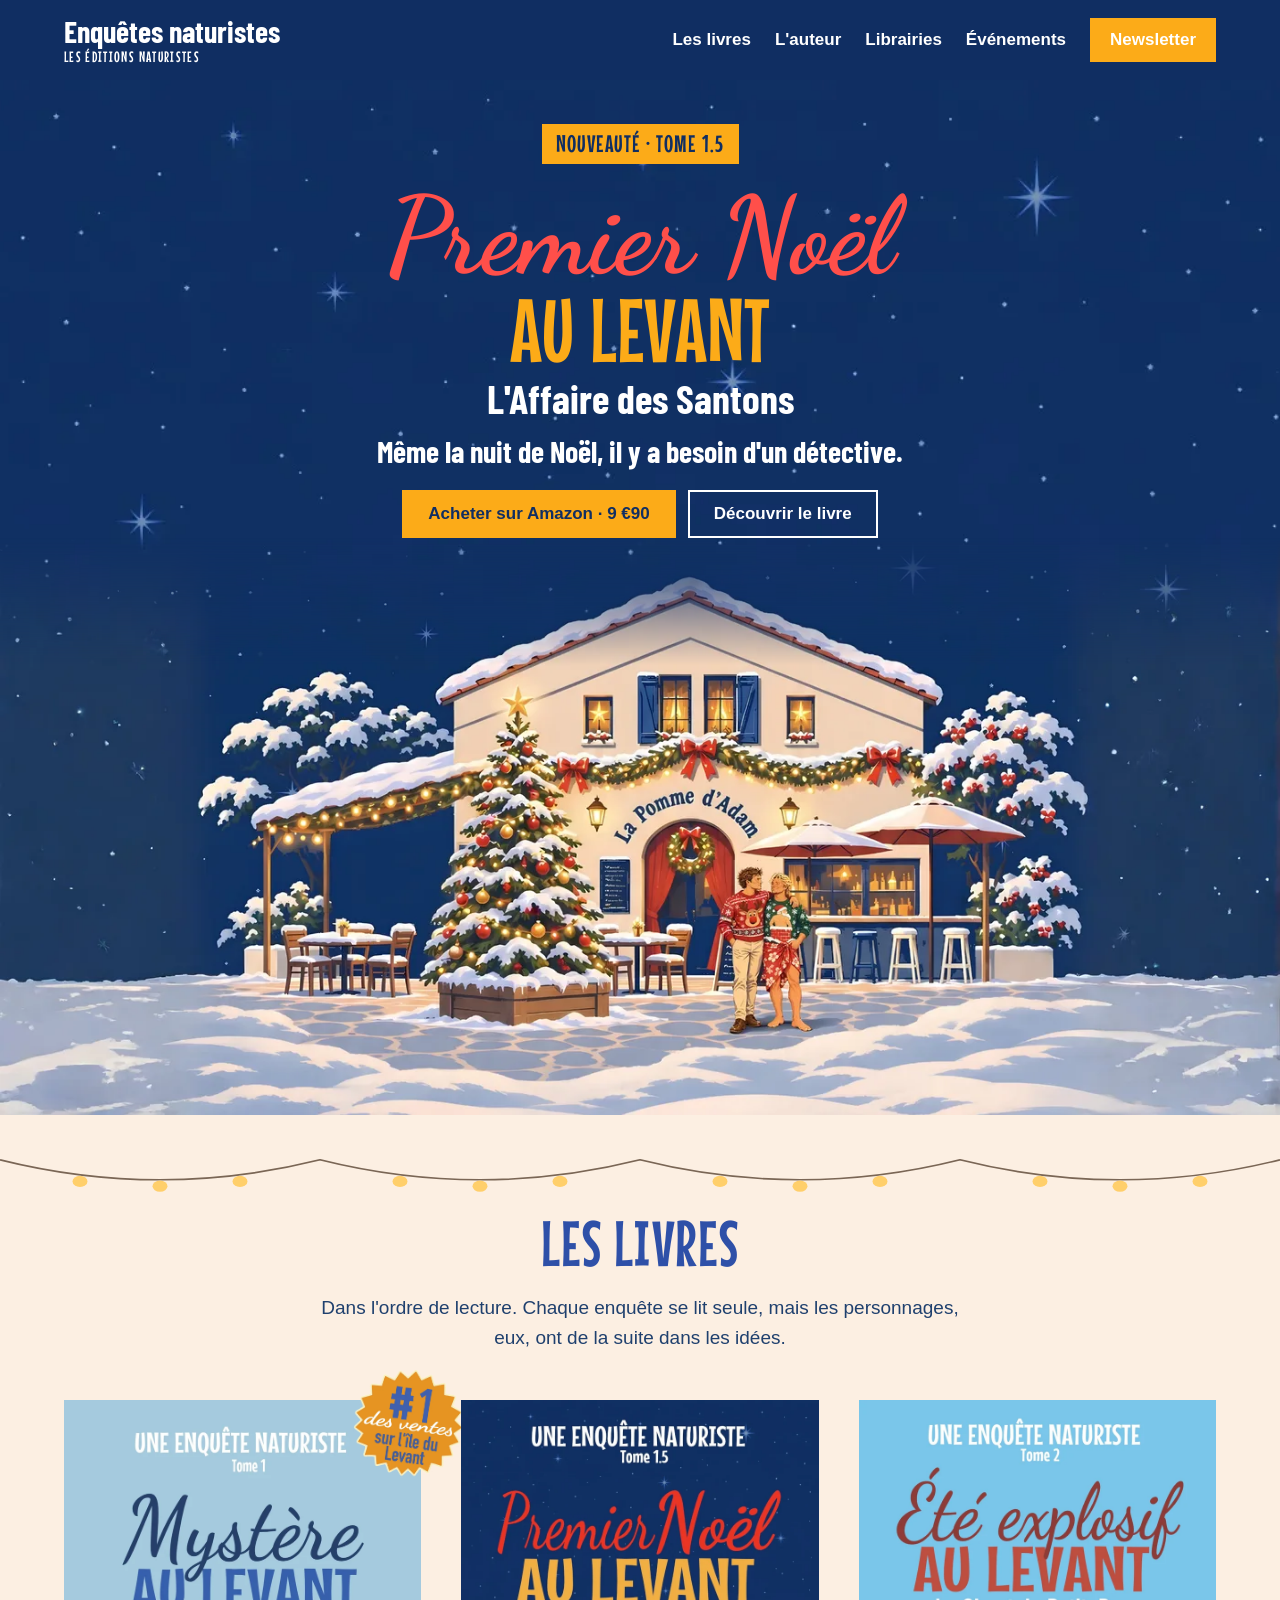
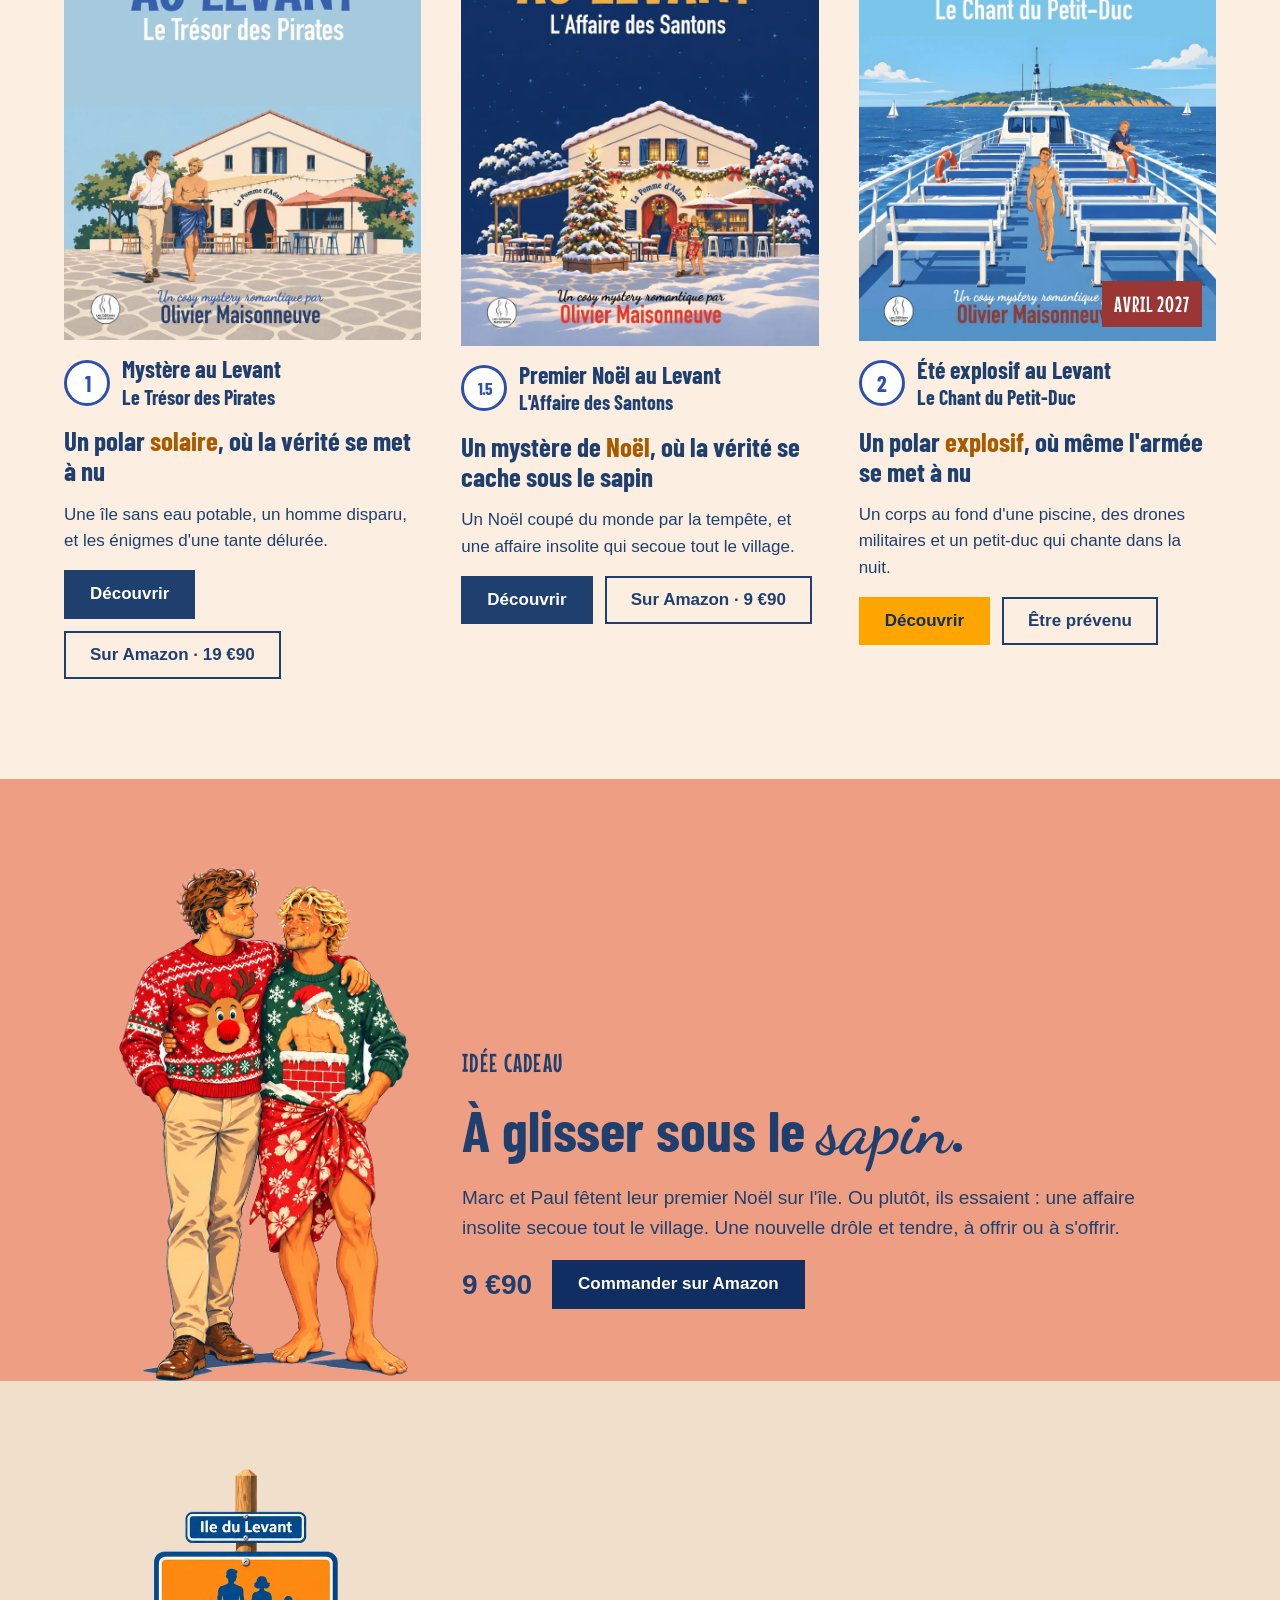
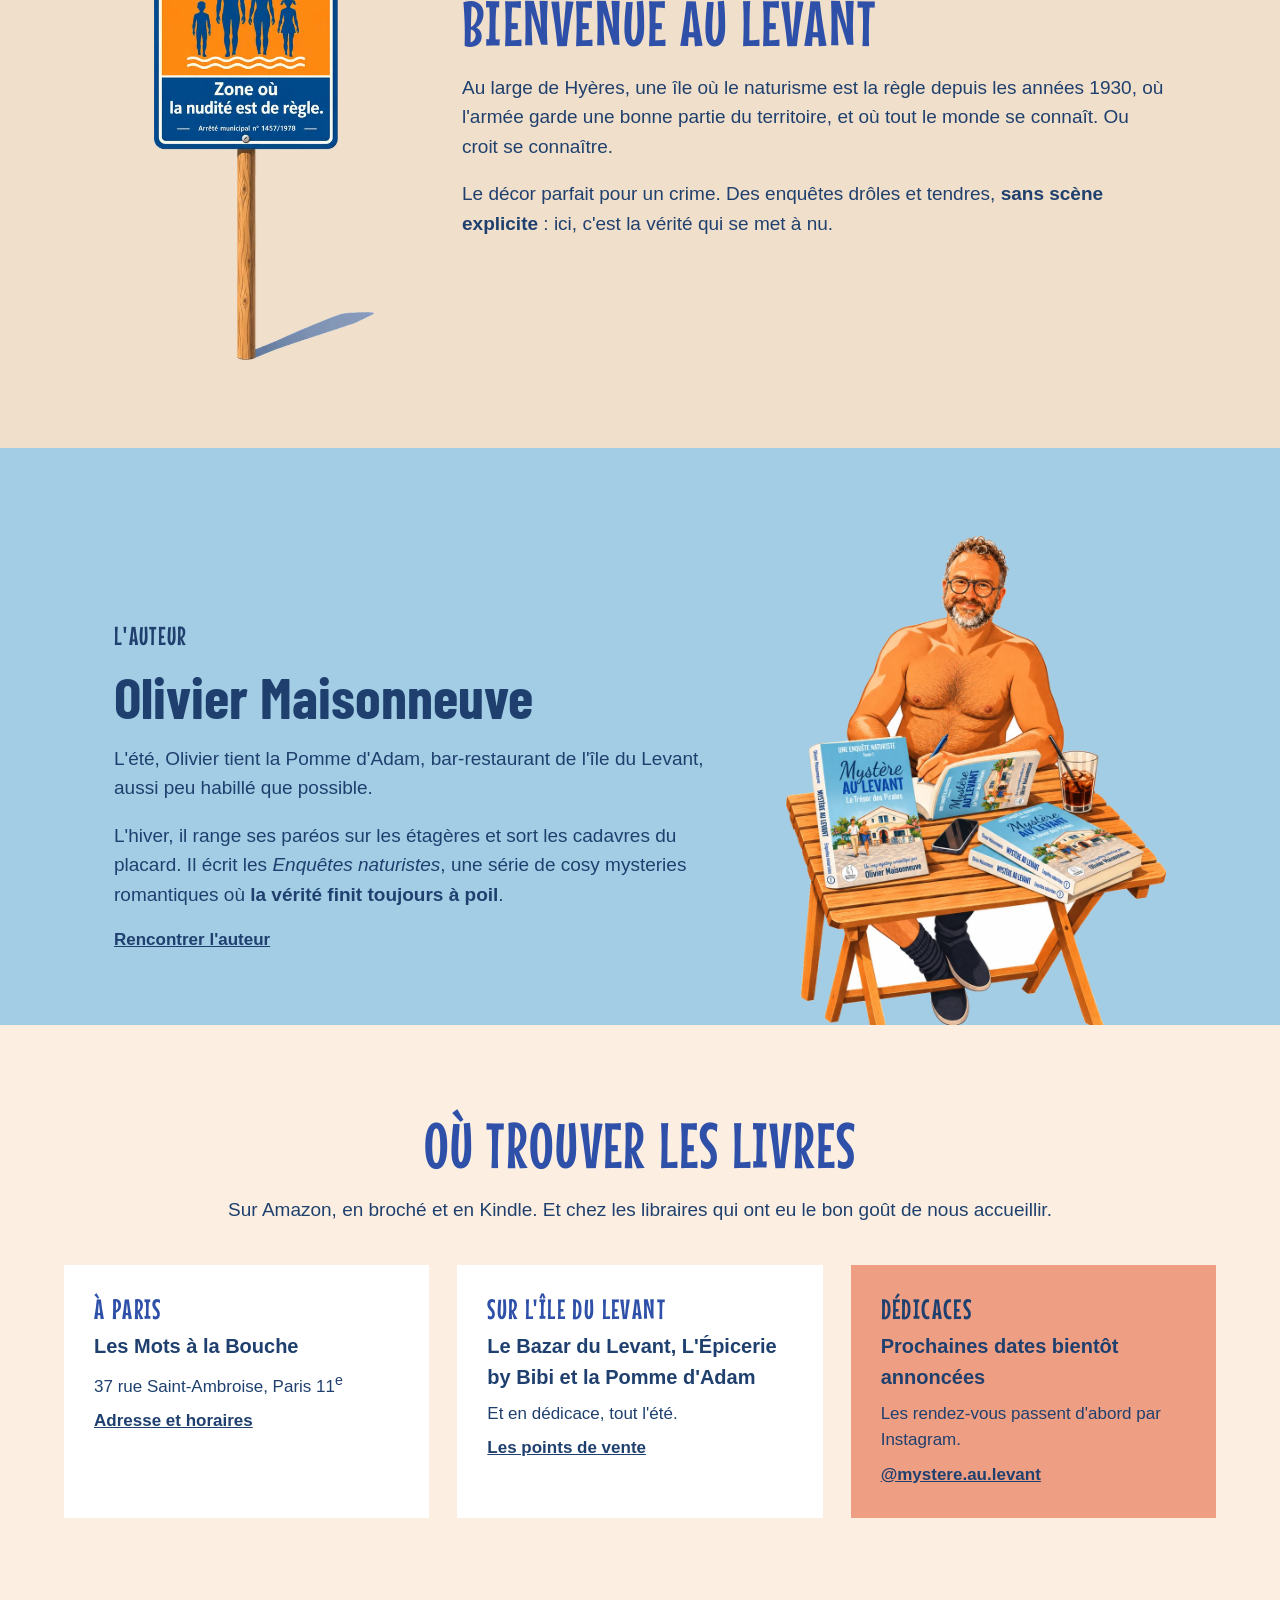
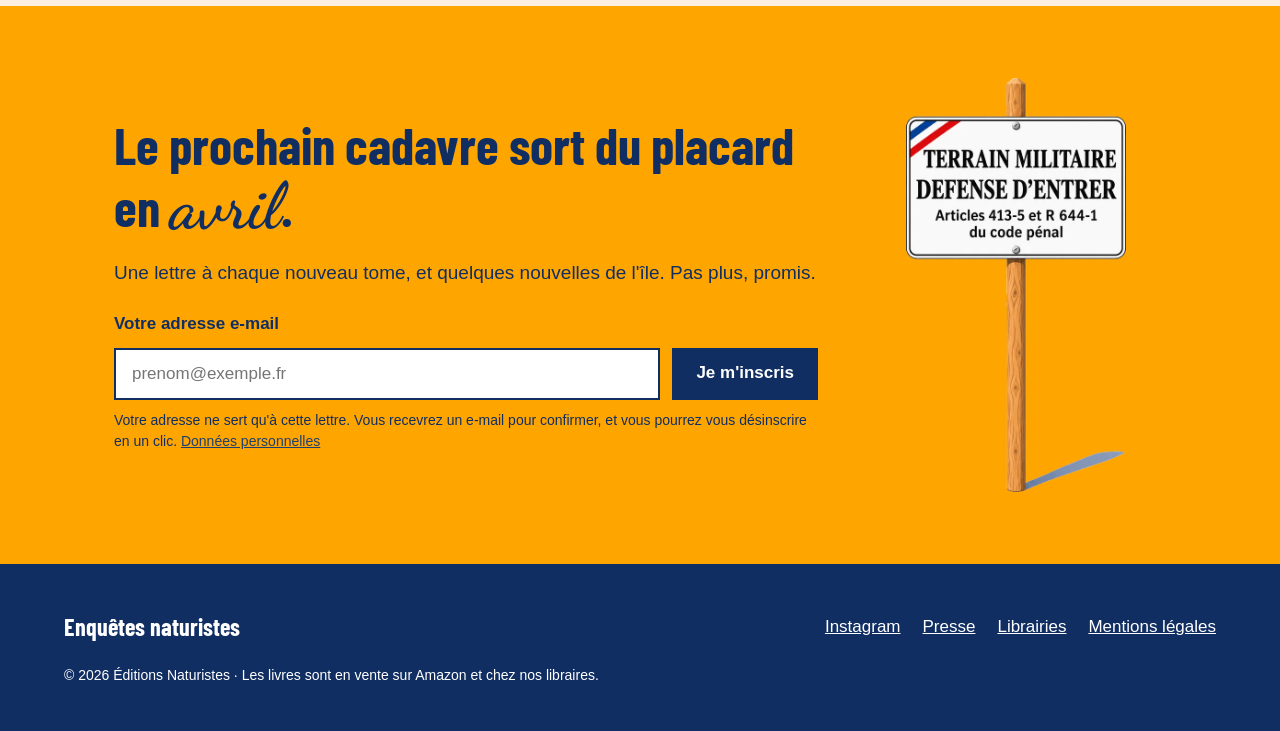
==== commit 0992a551: "T1.5 : prix broché passé à 9,90 € Co-Authored-By: Claude Opus 5.5 <noreply@anthropic.com> Claude-Ses" ====
--- a/index.html
+++ b/index.html
@@ -45,7 +45,7 @@
 </h1>
 <p class="tagline">Même la nuit de Noël, il y a besoin d'un détective.</p>
 <div class="btns">
-<a class="btn btn-jaune" href="https://www.amazon.fr/s?k=Premier+No%C3%ABl+au+Levant+Maisonneuve" rel="noopener">Acheter sur Amazon · 8 €90</a>
+<a class="btn btn-jaune" href="https://www.amazon.fr/s?k=Premier+No%C3%ABl+au+Levant+Maisonneuve" rel="noopener">Acheter sur Amazon · 9 €90</a>
 <a class="btn btn-ligne-blanc" href="/premier-noel-au-levant">Découvrir le livre</a>
 </div>
 </div>
@@ -79,7 +79,7 @@
 <p class="accroche">Un mystère de <span class="accent">Noël</span>, où la vérité se cache sous le sapin</p>
 <p>Un Noël coupé du monde par la tempête, et une affaire insolite qui secoue tout le village.</p>
 <div class="btns"><a class="btn btn-marine" href="/premier-noel-au-levant">Découvrir</a>
-<a class="btn btn-ligne" href="https://www.amazon.fr/s?k=Premier+No%C3%ABl+au+Levant+Maisonneuve" rel="noopener">Sur Amazon · 8 €90</a></div>
+<a class="btn btn-ligne" href="https://www.amazon.fr/s?k=Premier+No%C3%ABl+au+Levant+Maisonneuve" rel="noopener">Sur Amazon · 9 €90</a></div>
 </article><article class="carte-livre">
 <a class="couv" href="/ete-explosif-au-levant"><img class="cover" src="/img/couv-t2.webp" width="800" height="1210" alt="Couverture de Été explosif au Levant, tome 2 : Le Chant du Petit-Duc" loading="lazy"><span class="etiquette">AVRIL 2027</span></a>
 <div class="tome-line"><span class="pastille" aria-hidden="true">2</span><h3>Été explosif au Levant<br><span style="font-size:20px">Le Chant du Petit-Duc</span></h3></div>
@@ -99,7 +99,7 @@
 <p class="eyebrow">IDÉE CADEAU</p>
 <h2 class="grand-titre">À glisser sous le <span class="script">sapin</span>.</h2>
 <p class="lead">Marc et Paul fêtent leur premier Noël sur l'île. Ou plutôt, ils essaient : une affaire insolite secoue tout le village. Une nouvelle drôle et tendre, à offrir ou à s'offrir.</p>
-<div class="prix-ligne"><span class="prix-gros">8 €90</span><a class="btn btn-nuit" href="https://www.amazon.fr/s?k=Premier+No%C3%ABl+au+Levant+Maisonneuve" rel="noopener">Commander sur Amazon</a></div>
+<div class="prix-ligne"><span class="prix-gros">9 €90</span><a class="btn btn-nuit" href="https://www.amazon.fr/s?k=Premier+No%C3%ABl+au+Levant+Maisonneuve" rel="noopener">Commander sur Amazon</a></div>
 </div>
 </div>
 </section>
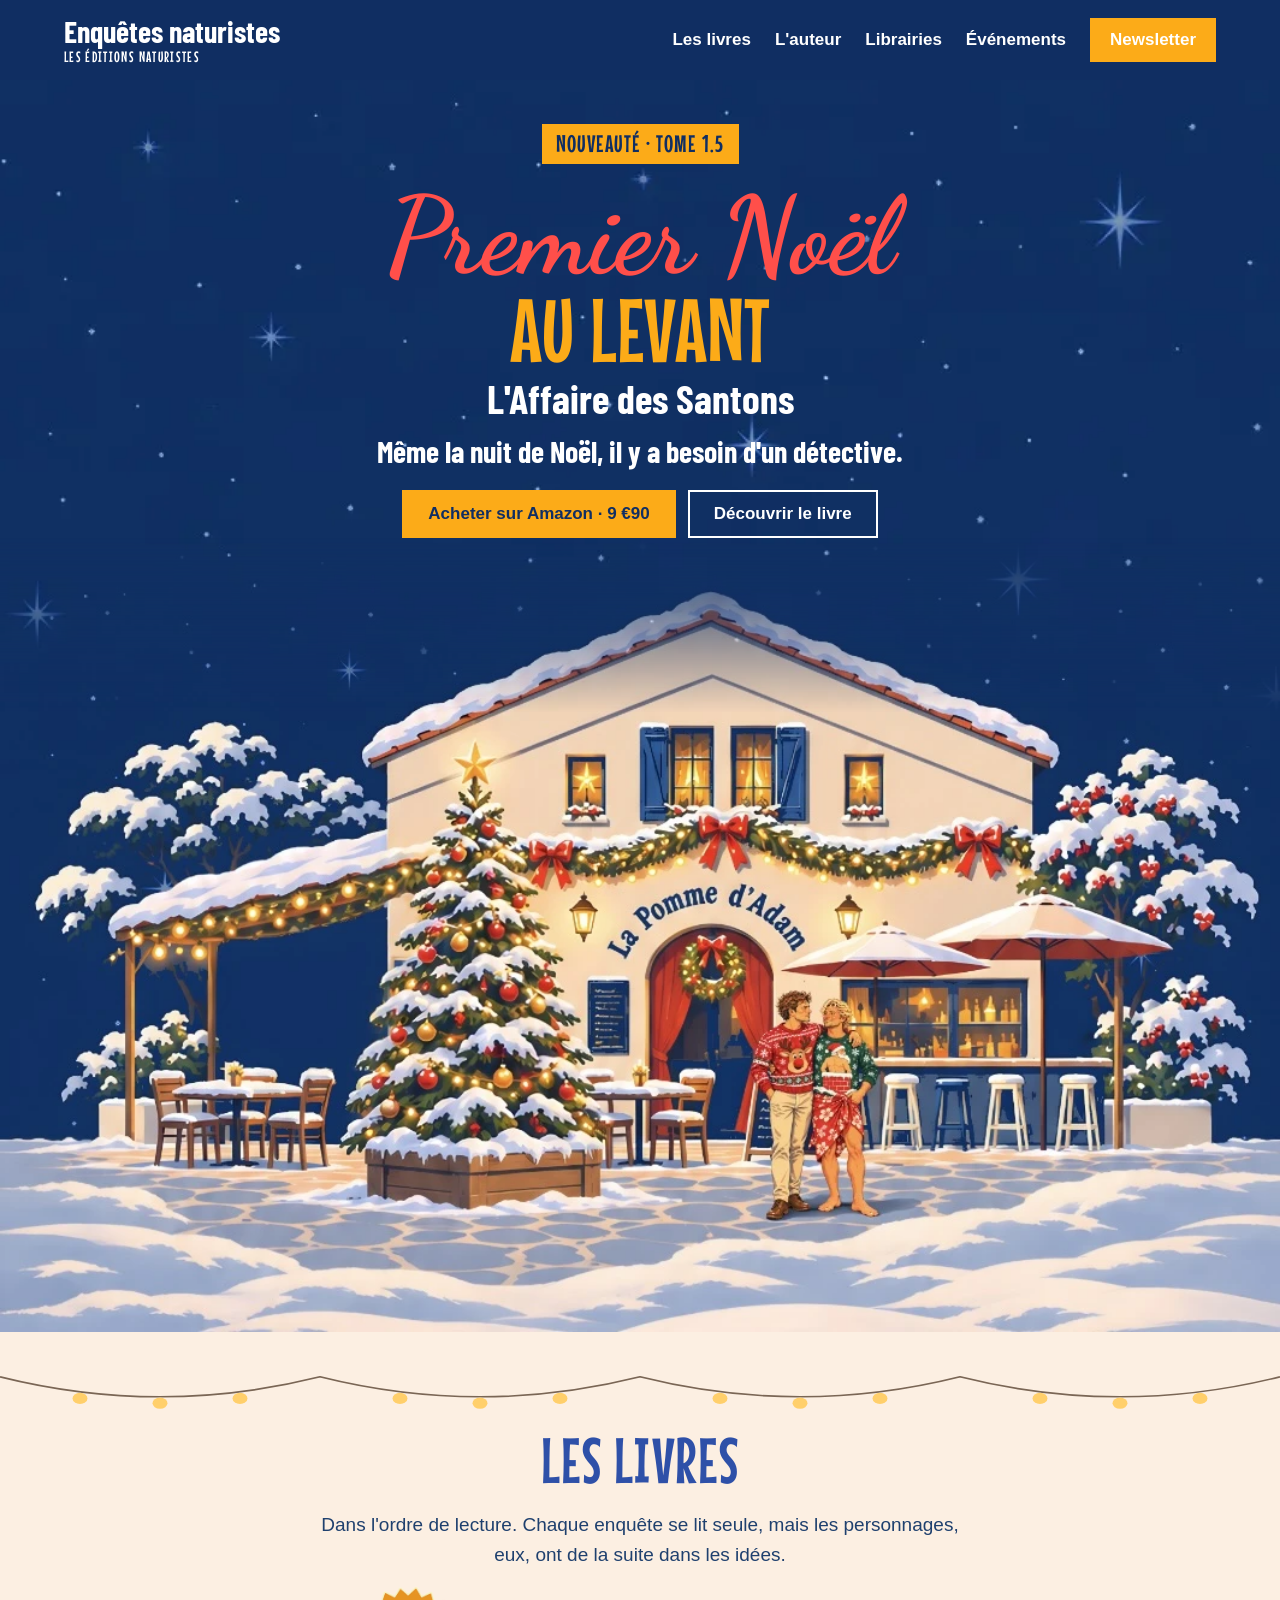
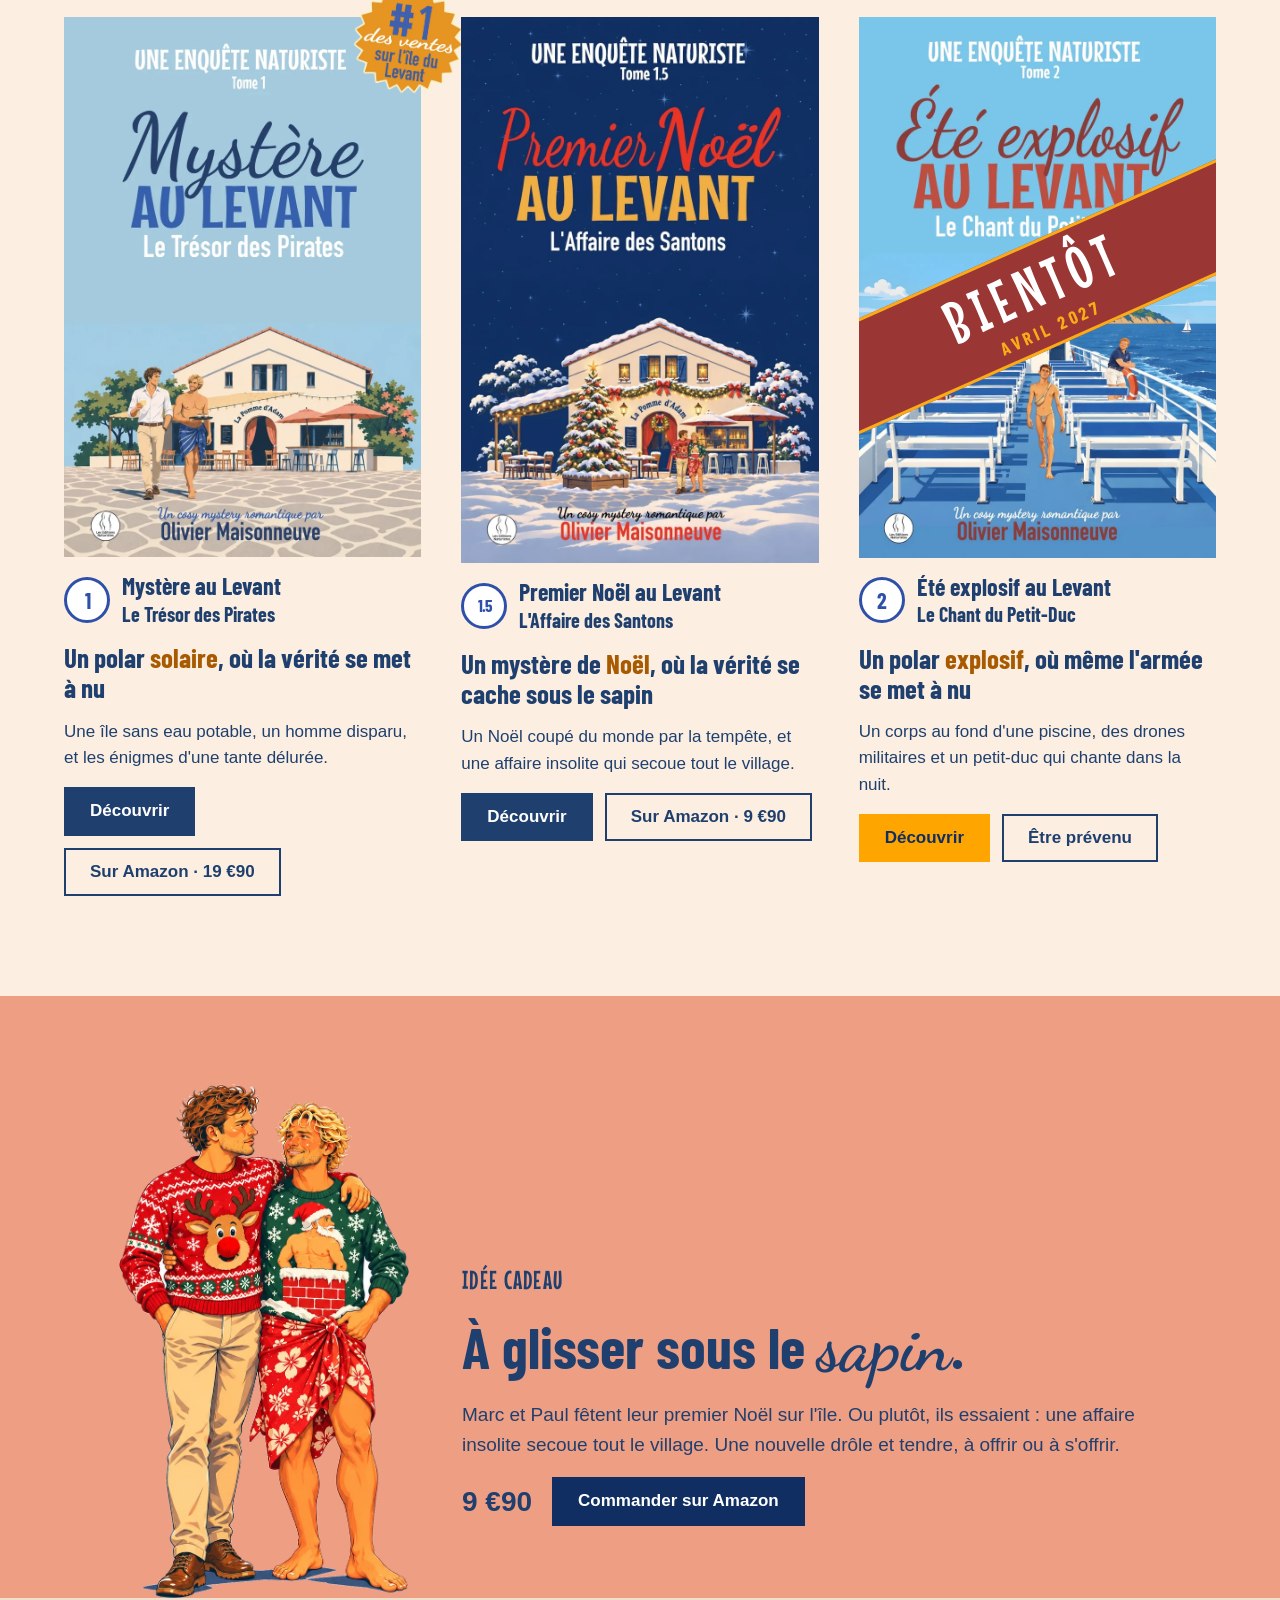
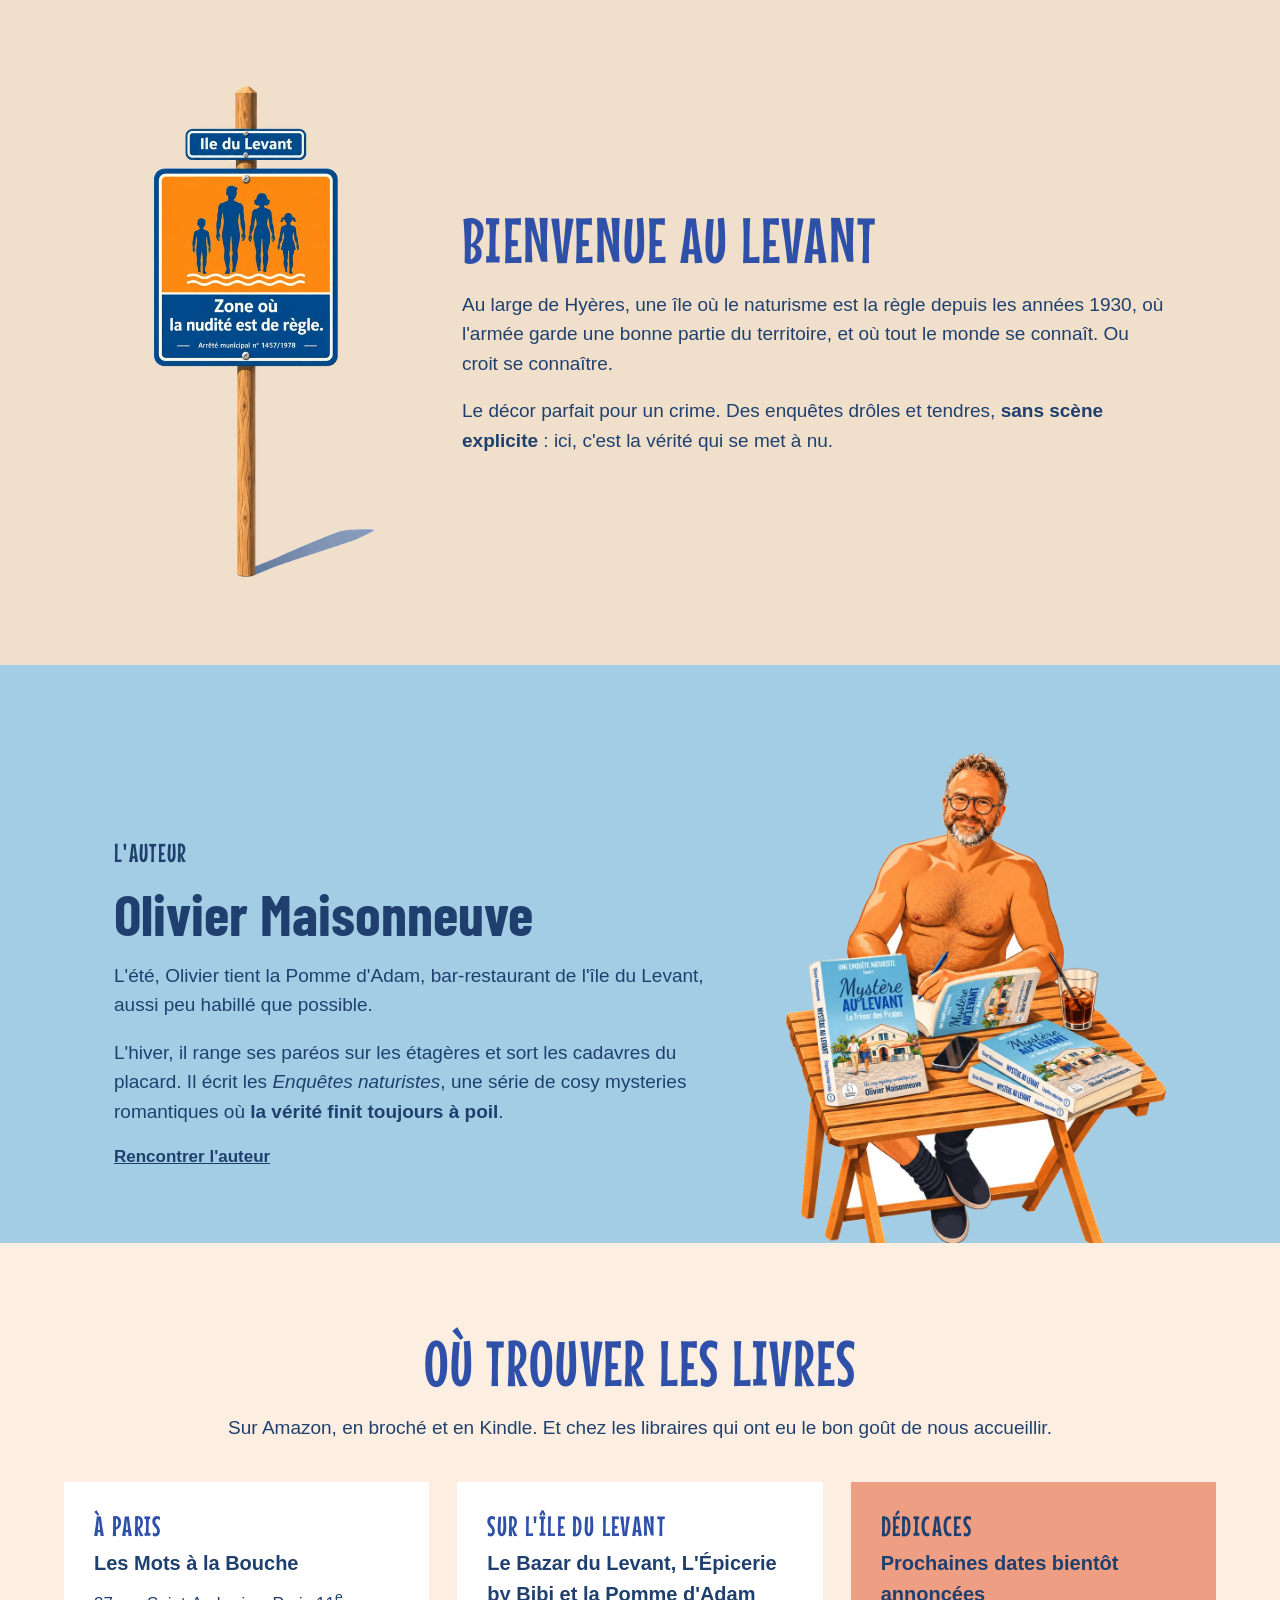
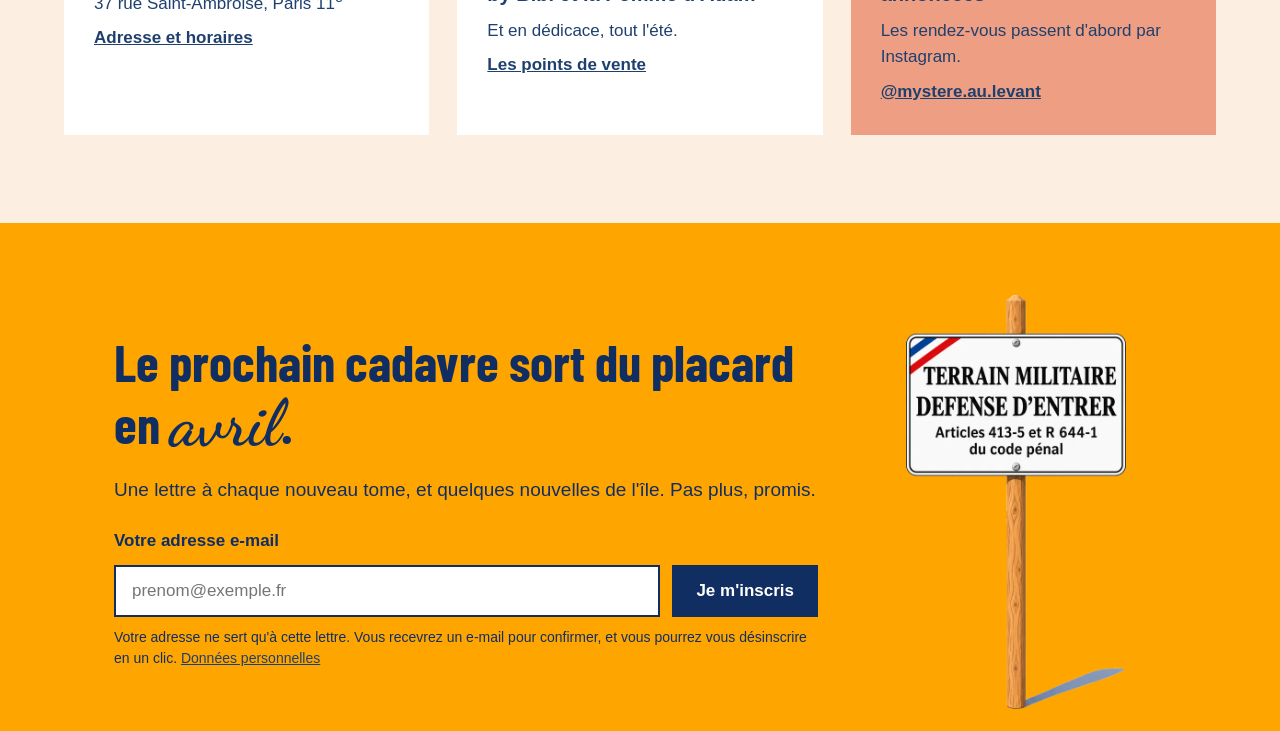
==== commit 2fc0aef0: "T2 : bandeau « Bientôt » en travers de la couverture sur l'accueil Co-Authored-By: Claude Opus 5.5 <" ====
--- a/index.html
+++ b/index.html
@@ -45,7 +45,7 @@
 </h1>
 <p class="tagline">Même la nuit de Noël, il y a besoin d'un détective.</p>
 <div class="btns">
-<a class="btn btn-jaune" href="https://www.amazon.fr/s?k=Premier+No%C3%ABl+au+Levant+Maisonneuve" rel="noopener">Acheter sur Amazon · 9 €90</a>
+<a class="btn btn-jaune" href="https://www.amazon.fr/dp/B0HRZLVFMH" rel="noopener">Acheter sur Amazon · 9 €90</a>
 <a class="btn btn-ligne-blanc" href="/premier-noel-au-levant">Découvrir le livre</a>
 </div>
 </div>
@@ -79,9 +79,9 @@
 <p class="accroche">Un mystère de <span class="accent">Noël</span>, où la vérité se cache sous le sapin</p>
 <p>Un Noël coupé du monde par la tempête, et une affaire insolite qui secoue tout le village.</p>
 <div class="btns"><a class="btn btn-marine" href="/premier-noel-au-levant">Découvrir</a>
-<a class="btn btn-ligne" href="https://www.amazon.fr/s?k=Premier+No%C3%ABl+au+Levant+Maisonneuve" rel="noopener">Sur Amazon · 9 €90</a></div>
+<a class="btn btn-ligne" href="https://www.amazon.fr/dp/B0HRZLVFMH" rel="noopener">Sur Amazon · 9 €90</a></div>
 </article><article class="carte-livre">
-<a class="couv" href="/ete-explosif-au-levant"><img class="cover" src="/img/couv-t2.webp" width="800" height="1210" alt="Couverture de Été explosif au Levant, tome 2 : Le Chant du Petit-Duc" loading="lazy"><span class="etiquette">AVRIL 2027</span></a>
+<a class="couv" href="/ete-explosif-au-levant"><img class="cover" src="/img/couv-t2.webp" width="800" height="1210" alt="Couverture de Été explosif au Levant, tome 2 : Le Chant du Petit-Duc" loading="lazy"><span class="bandeau-bientot" aria-label="Bientôt, sortie en avril 2027"><span>BIENTÔT</span><small>AVRIL 2027</small></span></a>
 <div class="tome-line"><span class="pastille" aria-hidden="true">2</span><h3>Été explosif au Levant<br><span style="font-size:20px">Le Chant du Petit-Duc</span></h3></div>
 <p class="accroche">Un polar <span class="accent">explosif</span>, où même l'armée se met à nu</p>
 <p>Un corps au fond d&#x27;une piscine, des drones militaires et un petit-duc qui chante dans la nuit.</p>
@@ -99,7 +99,7 @@
 <p class="eyebrow">IDÉE CADEAU</p>
 <h2 class="grand-titre">À glisser sous le <span class="script">sapin</span>.</h2>
 <p class="lead">Marc et Paul fêtent leur premier Noël sur l'île. Ou plutôt, ils essaient : une affaire insolite secoue tout le village. Une nouvelle drôle et tendre, à offrir ou à s'offrir.</p>
-<div class="prix-ligne"><span class="prix-gros">9 €90</span><a class="btn btn-nuit" href="https://www.amazon.fr/s?k=Premier+No%C3%ABl+au+Levant+Maisonneuve" rel="noopener">Commander sur Amazon</a></div>
+<div class="prix-ligne"><span class="prix-gros">9 €90</span><a class="btn btn-nuit" href="https://www.amazon.fr/dp/B0HRZLVFMH" rel="noopener">Commander sur Amazon</a></div>
 </div>
 </div>
 </section>
--- a/css/style.css
+++ b/css/style.css
@@ -206,3 +206,7 @@
   .tome-lien{min-width:0;width:100%}
 }
 .pot{position:absolute;left:-9999px;width:1px;height:1px;overflow:hidden}
+.couv:has(.bandeau-bientot){overflow:hidden}
+.bandeau-bientot{position:absolute;left:-20%;right:-20%;top:42%;transform:rotate(-24deg);background:#9a3634;color:#fff;text-align:center;padding:10px 0 8px;display:flex;flex-direction:column;align-items:center;line-height:1;border-top:3px solid var(--jaune);border-bottom:3px solid var(--jaune)}
+.bandeau-bientot span{font-family:var(--display);font-size:clamp(44px,6vw,60px);letter-spacing:.12em}
+.bandeau-bientot small{font-family:var(--condensed);font-weight:700;font-size:18px;letter-spacing:.2em;color:var(--jaune);margin-top:4px}
